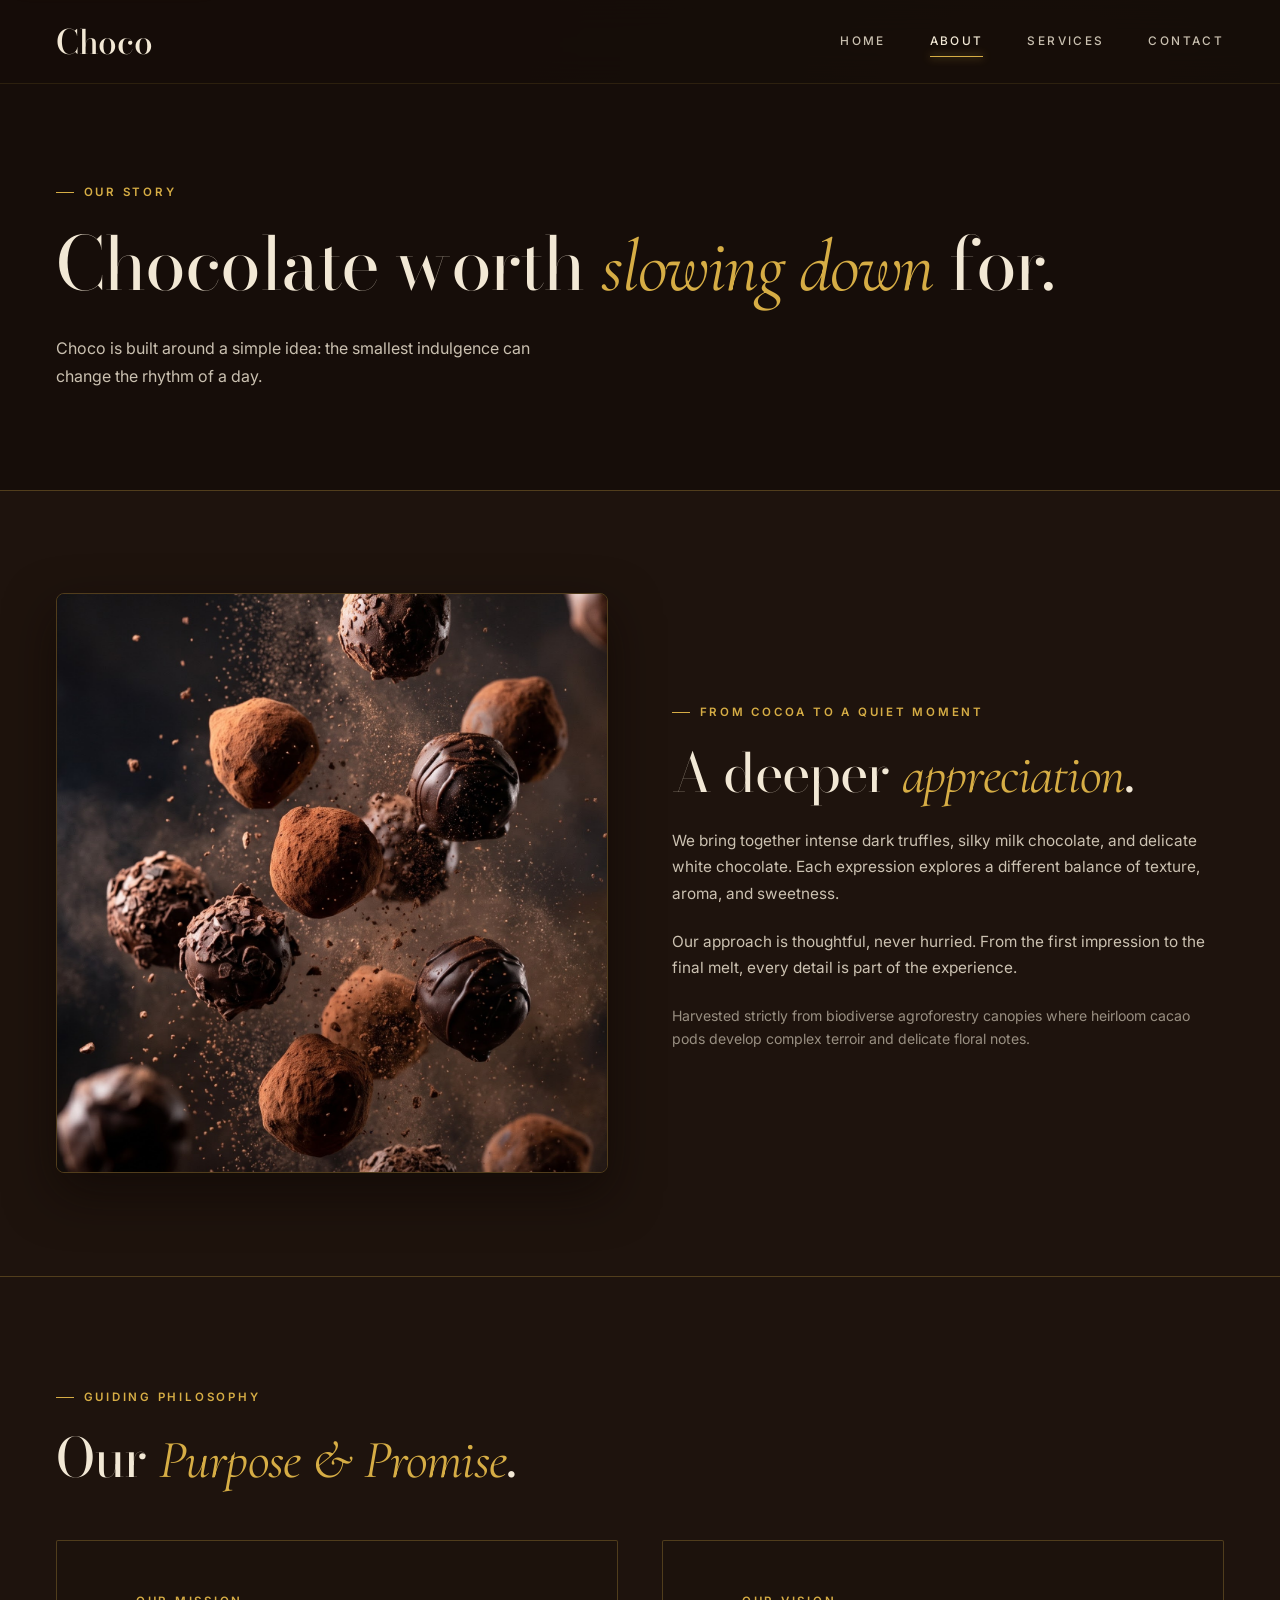
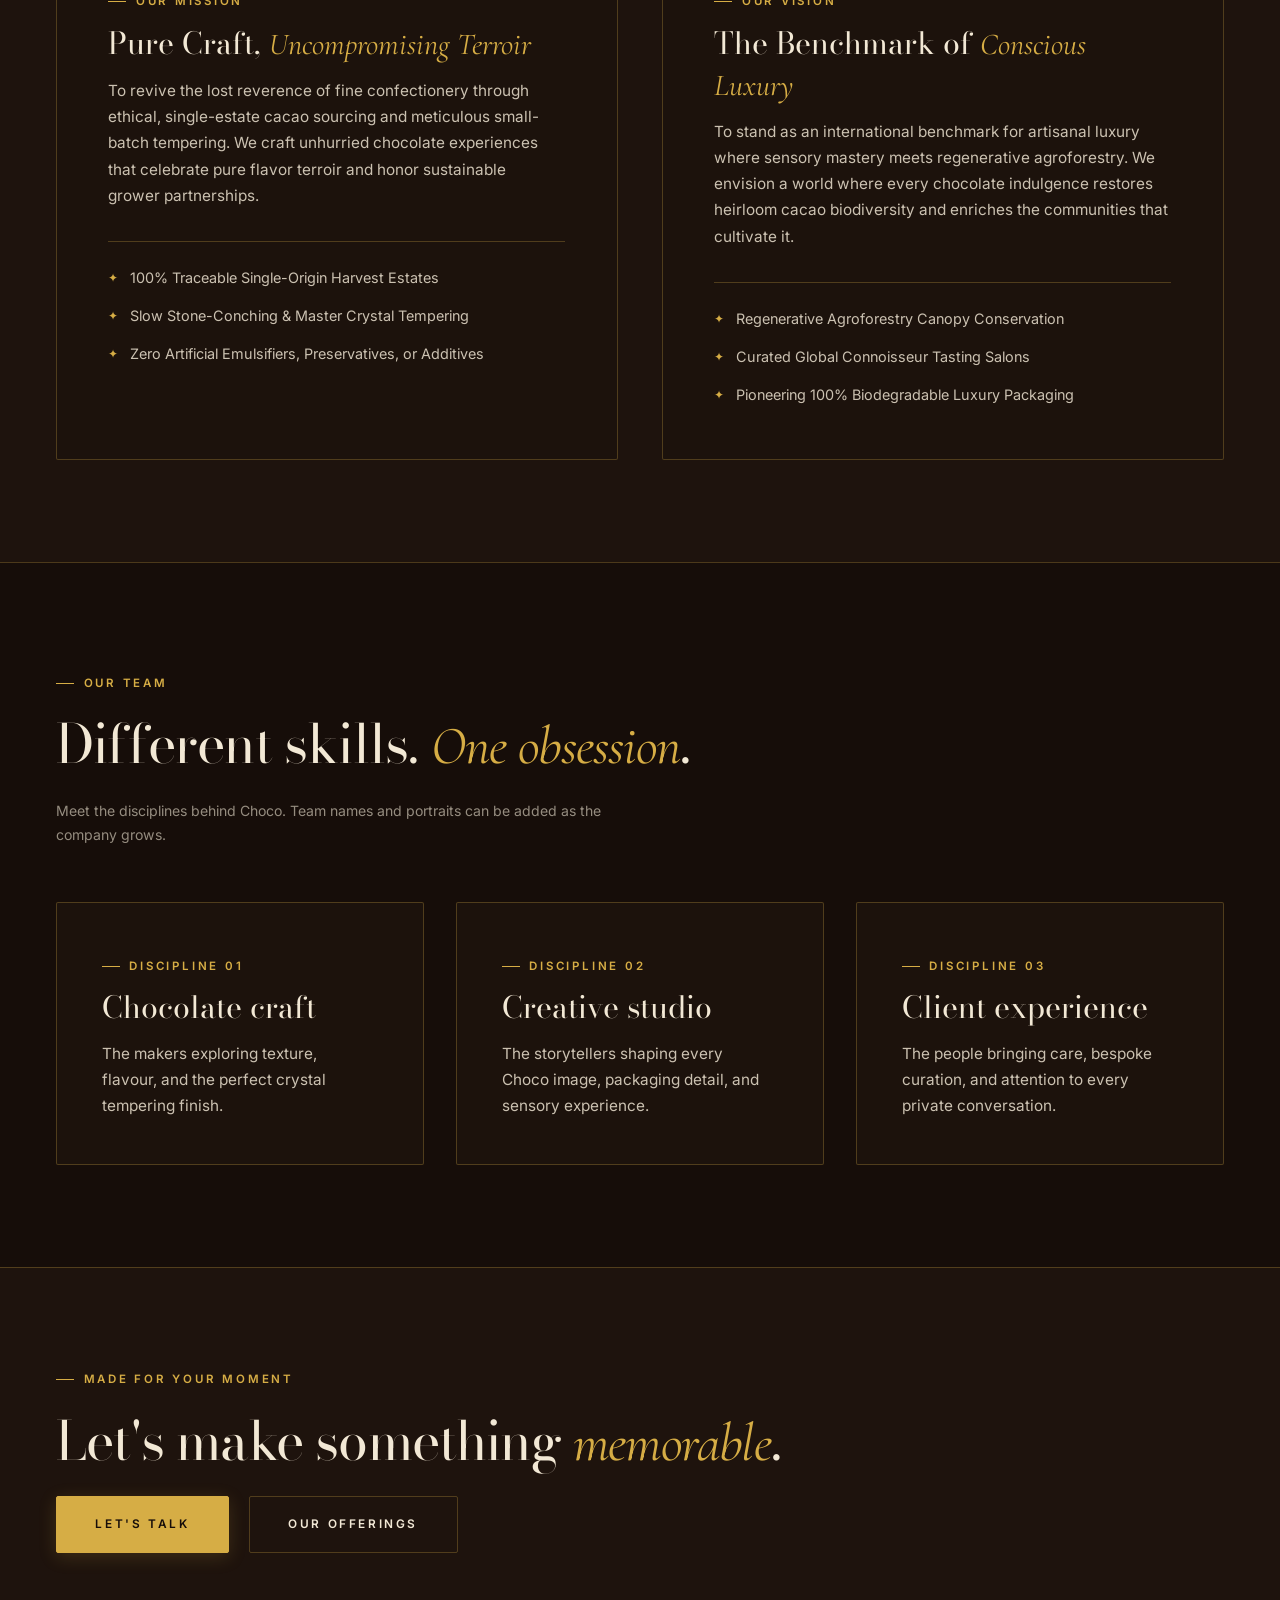
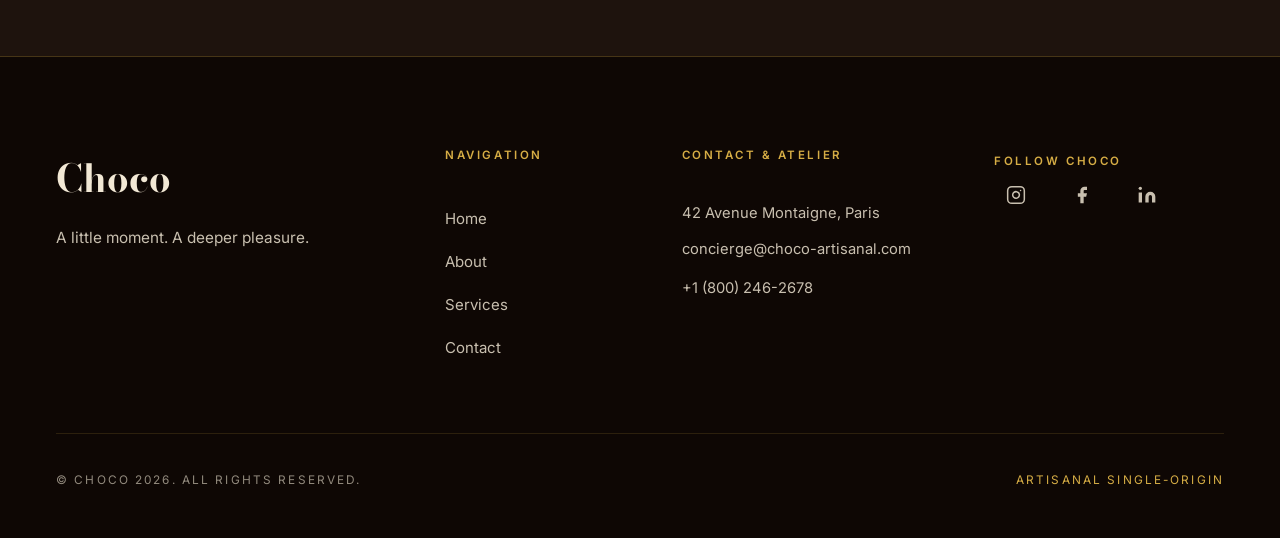
==== about.html @ be409647 "feat: complete luxury redesign, all 4 pages, and WeIntern Week 2 deliverables" ====
<!DOCTYPE html>
<html lang="en">
<head>
  <meta charset="UTF-8">
  <meta name="viewport" content="width=device-width, initial-scale=1.0">
  <meta name="description" content="About Choco — Our story, radical chocolate philosophy, and the dedicated atelier disciplines crafting pure pleasure.">
  <meta name="keywords" content="Choco story, artisanal chocolate craft, single-origin cacao, chocolate philosophy">
  <meta name="author" content="Choco">

  <title>About Us — Choco</title>

  <!-- Google Fonts: Bodoni Moda (Headings), Cormorant Garamond (Italic Luxury), Inter (Body) -->
  <link rel="preconnect" href="https://fonts.googleapis.com">
  <link rel="preconnect" href="https://fonts.gstatic.com" crossorigin>
  <link href="https://fonts.googleapis.com/css2?family=Bodoni+Moda:ital,opsz,wght@0,6..96,400..900;1,6..96,400..900&family=Cormorant+Garamond:ital,wght@0,300..700;1,300..700&family=Inter:wght@300;400;500;600;700&display=swap" rel="stylesheet">

  <!-- Stylesheets -->
  <link rel="stylesheet" href="css/style.css">
  <link rel="stylesheet" href="css/animations.css">

  <link rel="icon" type="image/svg+xml" href="assets/icons/folder.svg">
</head>
<body>
  <!-- Accessibility Skip-Link -->
  <a href="#main-content" class="skip-to-content">Skip to content</a>

  <!-- Global Header Navigation -->
  <header class="site-header" role="banner">
    <div class="container nav-container">
      <a href="index.html" class="nav-brand" aria-label="Choco Home">Choco</a>

      <!-- Desktop Navigation Links -->
      <nav class="nav-links-desktop" role="navigation" aria-label="Main Navigation">
        <a href="index.html" class="nav-item-link">Home</a>
        <a href="about.html" class="nav-item-link active" aria-current="page">About</a>
        <a href="services.html" class="nav-item-link">Services</a>
        <a href="contact.html" class="nav-item-link">Contact</a>
      </nav>

      <!-- Mobile Hamburger Button -->
      <button type="button" class="hamburger-toggle" aria-label="Toggle navigation menu" aria-expanded="false" aria-controls="mobile-nav">
        <span class="hamburger-line"></span>
        <span class="hamburger-line"></span>
        <span class="hamburger-line"></span>
      </button>
    </div>

    <!-- Mobile Navigation Drawer -->
    <div id="mobile-nav" class="mobile-nav-drawer" role="dialog" aria-modal="true" aria-label="Mobile Navigation">
      <nav class="mobile-nav-list">
        <a href="index.html" class="mobile-nav-link">Home</a>
        <a href="about.html" class="mobile-nav-link active">About</a>
        <a href="services.html" class="mobile-nav-link">Services</a>
        <a href="contact.html" class="mobile-nav-link">Contact</a>
      </nav>

      <div class="mobile-nav-footer">
        <div class="social-links">
          <a href="https://instagram.com" target="_blank" rel="noopener noreferrer" class="social-link-icon" aria-label="Instagram">
            <svg width="22" height="22" viewBox="0 0 24 24" fill="none" stroke="currentColor" stroke-width="1.8" stroke-linecap="round" stroke-linejoin="round">
              <rect x="2" y="2" width="20" height="20" rx="5" ry="5"></rect>
              <path d="M16 11.37A4 4 0 1 1 12.63 8 4 4 0 0 1 16 11.37z"></path>
              <line x1="17.5" y1="6.5" x2="17.51" y2="6.5"></line>
            </svg>
          </a>
          <a href="https://facebook.com" target="_blank" rel="noopener noreferrer" class="social-link-icon" aria-label="Facebook">
            <svg width="22" height="22" viewBox="0 0 24 24" fill="currentColor">
              <path d="M18 2h-3a5 5 0 0 0-5 5v3H7v4h3v8h4v-8h3l1-4h-4V7a1 1 0 0 1 1-1h3z"></path>
            </svg>
          </a>
          <a href="https://linkedin.com" target="_blank" rel="noopener noreferrer" class="social-link-icon" aria-label="LinkedIn">
            <svg width="22" height="22" viewBox="0 0 24 24" fill="currentColor">
              <path d="M16 8a6 6 0 0 1 6 6v7h-4v-7a2 2 0 0 0-2-2 2 2 0 0 0-2 2v7h-4v-7a6 6 0 0 1 6-6z"></path>
              <rect x="2" y="9" width="4" height="12"></rect>
              <circle cx="4" cy="4" r="2"></circle>
            </svg>
          </a>
        </div>
      </div>
    </div>
  </header>

  <main id="main-content">

    <!-- HERO: OUR STORY -->
    <section class="about-hero" aria-label="Our Story Introduction">
      <div class="container reveal-on-scroll">
        <span class="eyebrow">Our Story</span>
        <h1 class="heading-xl">Chocolate worth <em>slowing down</em> for.</h1>
        <p class="body-lead">
          Choco is built around a simple idea: the smallest indulgence can change the rhythm of a day.
        </p>
      </div>
    </section>

    <!-- STORY SPLIT: FROM COCOA TO A QUIET MOMENT -->
    <section class="about-story-split" aria-label="Philosophy Story">
      <div class="container">
        <div class="story-split-grid">

          <div class="story-image-box reveal-on-scroll">
            <img src="assets/images/dark-truffles-poster.jpg" alt="Rich dark chocolate truffles with dusted cocoa powder" loading="lazy">
          </div>

          <div class="story-content-col reveal-on-scroll">
            <span class="eyebrow">From Cocoa to a Quiet Moment</span>
            <h2 class="heading-lg">A deeper <em>appreciation</em>.</h2>
            <div class="story-content-paragraphs">
              <p class="body-text">
                We bring together intense dark truffles, silky milk chocolate, and delicate white chocolate. Each expression explores a different balance of texture, aroma, and sweetness.
              </p>
              <p class="body-text">
                Our approach is thoughtful, never hurried. From the first impression to the final melt, every detail is part of the experience.
              </p>
              <p class="body-muted">
                Harvested strictly from biodiverse agroforestry canopies where heirloom cacao pods develop complex terroir and delicate floral notes.
              </p>
            </div>
          </div>

        </div>
      </div>
    </section>

    <!-- MISSION & VISION SECTION -->
    <section class="about-mission-vision" aria-label="Our Mission and Vision">
      <div class="container">
        <div class="reveal-on-scroll" style="margin-bottom: 3rem;">
          <span class="eyebrow">Guiding Philosophy</span>
          <h2 class="heading-lg">Our <em>Purpose & Promise</em>.</h2>
        </div>

        <div class="mission-vision-grid">
          <!-- Mission Card -->
          <article class="mission-vision-card shimmer-card reveal-on-scroll">
            <span class="eyebrow" style="margin-bottom: 0.75rem;">Our Mission</span>
            <h3 class="heading-md">Pure Craft, <em>Uncompromising Terroir</em></h3>
            <p class="body-text">
              To revive the lost reverence of fine confectionery through ethical, single-estate cacao sourcing and meticulous small-batch tempering. We craft unhurried chocolate experiences that celebrate pure flavor terroir and honor sustainable grower partnerships.
            </p>
            <ul class="mission-points">
              <li>100% Traceable Single-Origin Harvest Estates</li>
              <li>Slow Stone-Conching & Master Crystal Tempering</li>
              <li>Zero Artificial Emulsifiers, Preservatives, or Additives</li>
            </ul>
          </article>

          <!-- Vision Card -->
          <article class="mission-vision-card shimmer-card reveal-on-scroll" style="animation-delay: 0.15s;">
            <span class="eyebrow" style="margin-bottom: 0.75rem;">Our Vision</span>
            <h3 class="heading-md">The Benchmark of <em>Conscious Luxury</em></h3>
            <p class="body-text">
              To stand as an international benchmark for artisanal luxury where sensory mastery meets regenerative agroforestry. We envision a world where every chocolate indulgence restores heirloom cacao biodiversity and enriches the communities that cultivate it.
            </p>
            <ul class="mission-points">
              <li>Regenerative Agroforestry Canopy Conservation</li>
              <li>Curated Global Connoisseur Tasting Salons</li>
              <li>Pioneering 100% Biodegradable Luxury Packaging</li>
            </ul>
          </article>
        </div>
      </div>
    </section>

    <!-- TEAM DISCIPLINES SECTION -->
    <section class="about-team-section" aria-label="Atelier Disciplines">
      <div class="container">
        <div class="reveal-on-scroll">
          <span class="eyebrow">Our Team</span>
          <h2 class="heading-lg">Different skills. <em>One obsession</em>.</h2>
          <p class="body-muted" style="max-width: 600px;">
            Meet the disciplines behind Choco. Team names and portraits can be added as the company grows.
          </p>
        </div>

        <div class="team-grid">
          <!-- Discipline 1 -->
          <article class="team-discipline-card shimmer-card reveal-on-scroll">
            <span class="eyebrow" style="margin-bottom: 0.75rem;">Discipline 01</span>
            <h3 class="heading-md">Chocolate craft</h3>
            <p class="body-text">The makers exploring texture, flavour, and the perfect crystal tempering finish.</p>
          </article>

          <!-- Discipline 2 -->
          <article class="team-discipline-card shimmer-card reveal-on-scroll" style="animation-delay: 0.15s;">
            <span class="eyebrow" style="margin-bottom: 0.75rem;">Discipline 02</span>
            <h3 class="heading-md">Creative studio</h3>
            <p class="body-text">The storytellers shaping every Choco image, packaging detail, and sensory experience.</p>
          </article>

          <!-- Discipline 3 -->
          <article class="team-discipline-card shimmer-card reveal-on-scroll" style="animation-delay: 0.3s;">
            <span class="eyebrow" style="margin-bottom: 0.75rem;">Discipline 03</span>
            <h3 class="heading-md">Client experience</h3>
            <p class="body-text">The people bringing care, bespoke curation, and attention to every private conversation.</p>
          </article>
        </div>
      </div>
    </section>

    <!-- CALL TO ACTION BANNER -->
    <section class="section-cta" aria-label="Closing Call to Action">
      <div class="container">
        <div class="cta-container reveal-on-scroll">
          <span class="eyebrow">Made for Your Moment</span>
          <h2 class="heading-lg">Let's make something <em>memorable</em>.</h2>
          <div style="display: flex; gap: 1.25rem; flex-wrap: wrap;">
            <a href="contact.html" class="btn btn-primary">Let's Talk</a>
            <a href="services.html" class="btn btn-outline">Our Offerings</a>
          </div>
        </div>
      </div>
    </section>

  </main>

  <!-- GRAND LUXURY FOOTER -->
  <footer class="site-footer" role="contentinfo">
    <div class="container">
      <div class="footer-top-grid">
        <div class="footer-brand-col">
          <h2 class="footer-brand">Choco</h2>
          <p class="footer-tagline">A little moment. A deeper pleasure.</p>
        </div>

        <nav class="footer-nav-col" aria-label="Footer Navigation">
          <span class="footer-nav-title">Navigation</span>
          <a href="index.html" class="footer-nav-link">Home</a>
          <a href="about.html" class="footer-nav-link">About</a>
          <a href="services.html" class="footer-nav-link">Services</a>
          <a href="contact.html" class="footer-nav-link">Contact</a>
        </nav>

        <div class="footer-contact-col">
          <span class="footer-nav-title">Contact & Atelier</span>
          <p class="footer-contact-item">42 Avenue Montaigne, Paris</p>
          <a href="mailto:concierge@choco-artisanal.com" class="footer-contact-link">concierge@choco-artisanal.com</a>
          <a href="tel:+18002462678" class="footer-contact-link">+1 (800) 246-2678</a>
        </div>

        <div class="footer-social-col">
          <span class="footer-social-title">Follow Choco</span>
          <div class="social-links">
            <a href="https://instagram.com" target="_blank" rel="noopener noreferrer" class="social-link-icon" aria-label="Instagram">
              <svg width="20" height="20" viewBox="0 0 24 24" fill="none" stroke="currentColor" stroke-width="1.8" stroke-linecap="round" stroke-linejoin="round">
                <rect x="2" y="2" width="20" height="20" rx="5" ry="5"></rect>
                <path d="M16 11.37A4 4 0 1 1 12.63 8 4 4 0 0 1 16 11.37z"></path>
                <line x1="17.5" y1="6.5" x2="17.51" y2="6.5"></line>
              </svg>
            </a>
            <a href="https://facebook.com" target="_blank" rel="noopener noreferrer" class="social-link-icon" aria-label="Facebook">
              <svg width="20" height="20" viewBox="0 0 24 24" fill="currentColor">
                <path d="M18 2h-3a5 5 0 0 0-5 5v3H7v4h3v8h4v-8h3l1-4h-4V7a1 1 0 0 1 1-1h3z"></path>
              </svg>
            </a>
            <a href="https://linkedin.com" target="_blank" rel="noopener noreferrer" class="social-link-icon" aria-label="LinkedIn">
              <svg width="20" height="20" viewBox="0 0 24 24" fill="currentColor">
                <path d="M16 8a6 6 0 0 1 6 6v7h-4v-7a2 2 0 0 0-2-2 2 2 0 0 0-2 2v7h-4v-7a6 6 0 0 1 6-6z"></path>
                <rect x="2" y="9" width="4" height="12"></rect>
                <circle cx="4" cy="4" r="2"></circle>
              </svg>
            </a>
          </div>
        </div>
      </div>

      <div class="footer-bottom">
        <p>© CHOCO 2026. ALL RIGHTS RESERVED.</p>
        <p style="color: var(--color-gold);">ARTISANAL SINGLE-ORIGIN</p>
      </div>
    </div>
  </footer>

  <!-- Scripts -->
  <script src="js/main.js"></script>
</body>
</html>
---- css/style.css ----
/* ==========================================================================
   CHOCO. — EXCLUSIVE ARTISANAL LUXURY CHOCOLATE
   Official Three-Color Design System
   Palette:
     1. Deep Espresso  – #160D09
     2. Champagne Gold – #D6AD45
     3. Warm Ivory     – #F2E8D5
   ========================================================================== */

/* --- 1. CSS Custom Properties / Design Tokens --- */
:root {
  /* Three-Color System */
  --color-espresso: #160D09;
  --color-espresso-surface: #1E130D;
  --color-espresso-deep: #0E0704;
  --color-espresso-card: #1C120C;
  --color-espresso-card-hover: #261810;
  --color-espresso-input: #120A06;

  --color-gold: #D6AD45;
  --color-gold-light: #E8C35C;
  --color-gold-dark: #A68329;
  --color-gold-border: rgba(214, 173, 69, 0.28);
  --color-gold-border-strong: rgba(214, 173, 69, 0.65);
  --color-gold-subtle: rgba(214, 173, 69, 0.10);
  --color-gold-glow: rgba(214, 173, 69, 0.24);

  --color-ivory: #F2E8D5;
  --color-ivory-secondary: rgba(242, 232, 213, 0.82);
  --color-ivory-muted: rgba(242, 232, 213, 0.58);
  --color-ivory-subtle: rgba(242, 232, 213, 0.32);

  /* Typography */
  --font-serif: 'Bodoni Moda', 'Cormorant Garamond', Didot, 'Bodoni MT', Georgia, serif;
  --font-italic: 'Cormorant Garamond', 'Bodoni Moda', Georgia, serif;
  --font-sans: 'Inter', -apple-system, BlinkMacSystemFont, 'Segoe UI', Roboto, Helvetica, Arial, sans-serif;

  /* Spacing & Layout */
  --container-max: 1360px;
  --section-pad-y: clamp(5rem, 8vw, 8rem);
  --container-pad-x: clamp(1.5rem, 5vw, 3.5rem);
  --header-height: 84px;

  /* Radii */
  --radius-sm: 2px;
  --radius-md: 8px;
  --radius-lg: 18px;
  --radius-hero: 101px; /* Reference Framer border radius */

  /* Transitions */
  --ease-luxury: cubic-bezier(0.16, 1, 0.3, 1);
  --trans-fast: 0.25s var(--ease-luxury);
  --trans-normal: 0.45s var(--ease-luxury);
  --trans-slow: 0.85s var(--ease-luxury);
}

/* --- 2. CSS Reset & Standard Elements --- */
*, *::before, *::after {
  box-sizing: border-box;
  margin: 0;
  padding: 0;
}

html {
  font-size: 16px;
  scroll-behavior: smooth;
  -webkit-font-smoothing: antialiased;
  -moz-osx-font-smoothing: grayscale;
  background-color: var(--color-espresso);
}

body {
  min-height: 100vh;
  background-color: var(--color-espresso);
  color: var(--color-ivory);
  font-family: var(--font-sans);
  font-weight: 400;
  line-height: 1.7;
  overflow-x: hidden;
  position: relative;
}

/* Subtle ambient gold atmospheric vignette */
body::before {
  content: '';
  position: fixed;
  inset: 0;
  pointer-events: none;
  z-index: 1;
  background: radial-gradient(circle at 80% 12%, rgba(214, 173, 69, 0.04) 0%, transparent 45%),
              radial-gradient(circle at 15% 75%, rgba(214, 173, 69, 0.03) 0%, transparent 50%),
              linear-gradient(180deg, rgba(22, 13, 9, 0.3) 0%, rgba(22, 13, 9, 0.8) 100%);
}

img, video {
  max-width: 100%;
  display: block;
}

/* Accessibility: Skip to Content */
.skip-to-content {
  position: fixed;
  top: 1rem;
  left: 1rem;
  z-index: 9999;
  background-color: var(--color-gold);
  color: var(--color-espresso);
  padding: 0.75rem 1.5rem;
  font-family: var(--font-sans);
  font-size: 0.8rem;
  font-weight: 700;
  letter-spacing: 0.15em;
  text-transform: uppercase;
  border-radius: var(--radius-sm);
  transform: translateY(-200%);
  transition: transform var(--trans-fast);
  box-shadow: 0 8px 24px var(--color-gold-glow);
}

.skip-to-content:focus {
  transform: translateY(0);
  outline: 2px solid var(--color-ivory);
}

/* WCAG 2.2 Accessible Focus Visible */
:focus-visible {
  outline: 2px solid var(--color-gold);
  outline-offset: 3px;
}

a {
  color: inherit;
  text-decoration: none;
  transition: color var(--trans-fast), opacity var(--trans-fast);
  touch-action: manipulation;
}

button {
  font-family: inherit;
  cursor: pointer;
  border: none;
  background: none;
  touch-action: manipulation;
}

em {
  font-family: var(--font-italic);
  font-style: italic;
  font-weight: 400;
  color: var(--color-gold);
}

/* Container */
.container {
  width: 100%;
  max-width: var(--container-max);
  margin-left: auto;
  margin-right: auto;
  padding-left: var(--container-pad-x);
  padding-right: var(--container-pad-x);
  position: relative;
  z-index: 2;
}

/* --- 3. Typography Hierarchy --- */
.eyebrow {
  display: inline-flex;
  align-items: center;
  gap: 0.6rem;
  font-family: var(--font-sans);
  font-size: 0.72rem;
  font-weight: 600;
  letter-spacing: 0.24em;
  text-transform: uppercase;
  color: var(--color-gold);
  margin-bottom: 1.25rem;
}

.eyebrow::before {
  content: '';
  display: inline-block;
  width: 18px;
  height: 1px;
  background-color: var(--color-gold);
}

.heading-xl {
  font-family: var(--font-serif);
  font-size: clamp(2.6rem, 5.8vw, 4.6rem);
  font-weight: 400;
  line-height: 1.12;
  letter-spacing: -0.02em;
  color: var(--color-ivory);
  margin-bottom: 1.6rem;
  text-wrap: balance;
}

.heading-lg {
  font-family: var(--font-serif);
  font-size: clamp(2.1rem, 4.2vw, 3.4rem);
  font-weight: 400;
  line-height: 1.18;
  letter-spacing: -0.015em;
  color: var(--color-ivory);
  margin-bottom: 1.35rem;
  text-wrap: balance;
}

.heading-md {
  font-family: var(--font-serif);
  font-size: clamp(1.4rem, 2.4vw, 1.9rem);
  font-weight: 400;
  line-height: 1.28;
  color: var(--color-ivory);
  margin-bottom: 0.85rem;
}

.body-lead {
  font-size: clamp(1rem, 1.25vw, 1.15rem);
  color: var(--color-ivory-secondary);
  line-height: 1.75;
  max-width: 520px;
  margin-bottom: 2.25rem;
  text-wrap: pretty;
}

.body-text {
  font-size: 0.96rem;
  color: var(--color-ivory-secondary);
  line-height: 1.7;
  text-wrap: pretty;
}

.body-muted {
  font-size: 0.88rem;
  color: var(--color-ivory-muted);
  line-height: 1.65;
}

/* Thin Decorative Gold Lines */
.gold-divider {
  width: 100%;
  height: 1px;
  background: linear-gradient(90deg, transparent 0%, var(--color-gold-border) 25%, var(--color-gold-border) 75%, transparent 100%);
  margin: 2rem 0;
}

/* --- 4. Luxury Buttons --- */
.btn {
  display: inline-flex;
  align-items: center;
  justify-content: center;
  gap: 0.75rem;
  font-family: var(--font-sans);
  font-size: 0.74rem;
  font-weight: 600;
  letter-spacing: 0.22em;
  text-transform: uppercase;
  padding: 1.1rem 2.4rem;
  border-radius: var(--radius-sm);
  transition: all var(--trans-normal);
  text-align: center;
  position: relative;
  overflow: hidden;
  cursor: pointer;
  touch-action: manipulation;
  user-select: none;
}

.btn:active {
  transform: scale(0.97);
}

.btn-primary {
  background-color: var(--color-gold);
  color: var(--color-espresso);
  border: 1px solid var(--color-gold);
  box-shadow: 0 4px 18px rgba(214, 173, 69, 0.18);
}

.btn-primary:hover {
  background-color: var(--color-gold-light);
  border-color: var(--color-gold-light);
  transform: translateY(-2px);
  box-shadow: 0 8px 28px var(--color-gold-glow);
}

.btn-outline {
  background-color: transparent;
  color: var(--color-ivory);
  border: 1px solid var(--color-gold-border);
}

.btn-outline:hover {
  background-color: var(--color-gold);
  border-color: var(--color-gold);
  color: var(--color-espresso);
  transform: translateY(-2px);
  box-shadow: 0 8px 26px var(--color-gold-glow);
}

.btn-sm {
  padding: 0.75rem 1.6rem;
  font-size: 0.7rem;
}

/* --- 5. Navigation & Header --- */
.site-header {
  position: fixed;
  top: 0;
  left: 0;
  right: 0;
  z-index: 100;
  height: var(--header-height);
  display: flex;
  align-items: center;
  background-color: rgba(22, 13, 9, 0.85);
  backdrop-filter: blur(16px);
  -webkit-backdrop-filter: blur(16px);
  border-bottom: 1px solid rgba(214, 173, 69, 0.12);
  transition: background-color var(--trans-normal), border-color var(--trans-normal), box-shadow var(--trans-normal);
}

.site-header.nav-scrolled {
  background-color: rgba(22, 13, 9, 0.96);
  border-bottom-color: var(--color-gold-border);
  box-shadow: 0 10px 30px rgba(14, 7, 4, 0.7);
}

.nav-container {
  display: flex;
  align-items: center;
  justify-content: space-between;
}

.nav-brand {
  display: inline-block;
  font-family: var(--font-serif);
  font-size: 2.1rem;
  font-weight: 500;
  letter-spacing: -0.01em;
  color: var(--color-ivory);
  text-decoration: none;
  transition: color var(--trans-fast);
}

.nav-brand:hover {
  color: var(--color-gold);
}

.nav-links-desktop {
  display: flex;
  align-items: center;
  gap: 2.75rem;
}

.nav-item-link {
  font-family: var(--font-sans);
  font-size: 0.74rem;
  font-weight: 500;
  letter-spacing: 0.2em;
  text-transform: uppercase;
  color: var(--color-ivory-secondary);
  position: relative;
  padding: 0.5rem 0;
  min-height: 44px;
  display: inline-flex;
  align-items: center;
  transition: color var(--trans-fast);
}

.nav-item-link:hover {
  color: var(--color-gold);
}

.nav-item-link.active {
  color: var(--color-ivory);
}

.nav-item-link.active::after {
  content: '';
  position: absolute;
  bottom: 6px;
  left: 0;
  right: 0;
  height: 1px;
  background: var(--color-gold);
  box-shadow: 0 0 8px var(--color-gold);
}

/* Hamburger toggle */
.hamburger-toggle {
  display: none;
  flex-direction: column;
  justify-content: center;
  gap: 6px;
  width: 44px;
  height: 44px;
  padding: 9px;
  background: transparent;
  border: 1px solid var(--color-gold-border);
  border-radius: var(--radius-sm);
  cursor: pointer;
  z-index: 110;
  touch-action: manipulation;
  transition: border-color var(--trans-fast);
}

.hamburger-toggle:hover {
  border-color: var(--color-gold);
}

.hamburger-line {
  display: block;
  width: 22px;
  height: 2px;
  background-color: var(--color-gold);
  border-radius: 1px;
  transition: transform 0.3s ease, opacity 0.3s ease;
}

.hamburger-toggle[aria-expanded="true"] .hamburger-line:nth-child(1) {
  transform: translateY(8px) rotate(45deg);
}

.hamburger-toggle[aria-expanded="true"] .hamburger-line:nth-child(2) {
  opacity: 0;
}

.hamburger-toggle[aria-expanded="true"] .hamburger-line:nth-child(3) {
  transform: translateY(-8px) rotate(-45deg);
}

/* Mobile Nav Drawer */
.mobile-nav-drawer {
  position: fixed;
  inset: 0;
  top: var(--header-height);
  background-color: rgba(22, 13, 9, 0.98);
  backdrop-filter: blur(24px);
  -webkit-backdrop-filter: blur(24px);
  z-index: 99;
  display: flex;
  flex-direction: column;
  justify-content: space-between;
  padding: 3rem var(--container-pad-x);
  opacity: 0;
  pointer-events: none;
  transform: translateY(-10px);
  transition: opacity 0.35s ease, transform 0.35s ease;
}

.mobile-nav-drawer.is-open {
  opacity: 1;
  pointer-events: auto;
  transform: translateY(0);
}

.mobile-nav-list {
  display: flex;
  flex-direction: column;
  gap: 2rem;
}

.mobile-nav-link {
  font-family: var(--font-serif);
  font-size: 2.2rem;
  color: var(--color-ivory-secondary);
  transition: color var(--trans-fast);
}

.mobile-nav-link:hover,
.mobile-nav-link.active {
  color: var(--color-gold);
}

.mobile-nav-footer {
  border-top: 1px solid var(--color-gold-border);
  padding-top: 2rem;
  display: flex;
  justify-content: space-between;
  align-items: center;
}

.social-links {
  display: flex;
  align-items: center;
  gap: 1.35rem;
}

.social-link-icon {
  color: var(--color-ivory-secondary);
  transition: color var(--trans-fast), transform var(--trans-fast);
  display: flex;
  align-items: center;
  justify-content: center;
  min-width: 44px;
  min-height: 44px;
  border-radius: var(--radius-sm);
  touch-action: manipulation;
}

.social-link-icon:hover {
  color: var(--color-gold);
  transform: translateY(-2px);
}

/* Content offset with safe-area fallback */
main {
  padding-top: var(--header-height);
  padding-top: max(var(--header-height), env(safe-area-inset-top));
  position: relative;
  z-index: 2;
}

/* --- 6. Section 1: Premium Hero & Floating Chocolate Animation --- */
.hero-experience {
  background-color: var(--color-espresso);
  padding-top: clamp(2.5rem, 5vw, 4.5rem);
  padding-bottom: clamp(4rem, 6vw, 6rem);
  position: relative;
  overflow: hidden;
}

.hero-grid {
  display: grid;
  grid-template-columns: 1fr 1fr;
  align-items: center;
  gap: clamp(2rem, 5vw, 4.5rem);
}

.hero-content {
  max-width: 560px;
}

/* Transparent Hero 3D Stage (No opaque card background, no solid box) */
.hero-interactive-stage {
  position: relative;
  width: 100%;
  height: 620px;
  background: transparent;
  border-radius: var(--radius-hero);
  overflow: hidden;
  display: flex;
  align-items: center;
  justify-content: center;
  perspective: 1200px;
}

/* Video Background Layer */
.hero-video-layer {
  position: absolute;
  inset: 0;
  width: 100%;
  height: 100%;
  object-fit: cover;
  border-radius: var(--radius-hero);
  filter: contrast(1.05) brightness(0.96);
  z-index: 1;
}

/* Ambient Canvas Overlay: Cocoa & Gold Dust Particle Simulation */
.hero-particle-canvas {
  position: absolute;
  inset: 0;
  width: 100%;
  height: 100%;
  pointer-events: none;
  z-index: 2;
}

.hero-meta-strip {
  display: flex;
  justify-content: space-between;
  align-items: center;
  margin-top: 3.5rem;
  padding-top: 1.5rem;
  border-top: 1px solid var(--color-gold-border);
  font-family: var(--font-sans);
  font-size: 0.72rem;
  letter-spacing: 0.22em;
  text-transform: uppercase;
  color: var(--color-ivory-muted);
}

.hero-meta-strip span:first-child {
  color: var(--color-gold);
}

/* --- 7. Section 2: The Chocolate Collection --- */
.section-collection {
  background-color: var(--color-espresso-surface);
  padding: var(--section-pad-y) 0;
  border-top: 1px solid var(--color-gold-border);
  position: relative;
}

.collection-grid {
  display: grid;
  grid-template-columns: repeat(3, 1fr);
  gap: clamp(1.5rem, 3vw, 2.5rem);
  margin-top: 3rem;
}

.collection-card {
  background-color: var(--color-espresso-card);
  border: 1px solid var(--color-gold-border);
  border-radius: var(--radius-sm);
  padding: clamp(2rem, 3vw, 2.5rem);
  display: flex;
  flex-direction: column;
  transition: transform var(--trans-normal), border-color var(--trans-normal), box-shadow var(--trans-normal);
}

.collection-card:hover {
  transform: translateY(-6px);
  border-color: var(--color-gold);
  box-shadow: 0 15px 35px rgba(214, 173, 69, 0.15);
}

.collection-media {
  position: relative;
  width: 100%;
  aspect-ratio: 1 / 1;
  border-radius: var(--radius-sm);
  overflow: hidden;
  margin-bottom: 1.75rem;
}

.collection-media img,
.collection-media video {
  width: 100%;
  height: 100%;
  object-fit: cover;
  transition: transform var(--trans-slow);
}

.collection-card:hover .collection-media img,
.collection-card:hover .collection-media video {
  transform: scale(1.05);
}

.collection-origin {
  font-family: var(--font-sans);
  font-size: 0.68rem;
  font-weight: 600;
  letter-spacing: 0.2em;
  text-transform: uppercase;
  color: var(--color-gold);
  margin-bottom: 0.5rem;
}

/* --- 8. Section 3: The Chocolate Experience (Milk Chocolate) --- */
.experience-02 {
  background-color: var(--color-espresso);
  padding: var(--section-pad-y) 0;
  border-top: 1px solid var(--color-gold-border);
}

.experience-grid-reverse {
  display: grid;
  grid-template-columns: 1fr 1fr;
  align-items: center;
  gap: clamp(2rem, 5vw, 4.5rem);
}

.experience-media-box {
  width: 100%;
  height: 620px;
  border-radius: var(--radius-md);
  overflow: hidden;
  background-color: transparent;
  position: relative;
  box-shadow: 0 25px 60px rgba(14, 7, 4, 0.65);
}

.experience-media-box video,
.experience-media-box img,
.experience-video {
  width: 100%;
  height: 100%;
  object-fit: cover;
  display: block;
  border-radius: 0 !important;
}

.experience-accent-label {
  display: inline-block;
  font-family: var(--font-sans);
  font-size: 0.72rem;
  font-weight: 600;
  letter-spacing: 0.22em;
  text-transform: uppercase;
  color: var(--color-gold);
  margin-top: 2rem;
  padding-top: 1rem;
  border-top: 1px solid var(--color-gold-border);
}

/* --- 9. Section 4: The Choco Films --- */
.choco-films {
  background-color: var(--color-espresso-surface);
  padding: var(--section-pad-y) 0;
  border-top: 1px solid var(--color-gold-border);
}

.films-grid {
  display: grid;
  grid-template-columns: repeat(3, 1fr);
  gap: clamp(1.25rem, 2.5vw, 2.25rem);
  margin-top: 3.5rem;
}

.film-card {
  display: flex;
  flex-direction: column;
}

.film-media-wrapper {
  position: relative;
  width: 100%;
  height: 390px;
  background-color: var(--color-espresso-deep);
  border-radius: 0;
  border: 1px solid var(--color-gold-border);
  overflow: hidden;
  box-shadow: 0 16px 40px rgba(14, 7, 4, 0.55);
  transition: transform var(--trans-normal), border-color var(--trans-normal), box-shadow var(--trans-normal);
}

.film-media-wrapper:hover {
  transform: translateY(-6px);
  border-color: var(--color-gold);
  box-shadow: 0 22px 50px rgba(214, 173, 69, 0.2);
}

.film-media-wrapper video,
.film-media-wrapper img,
.film-video {
  width: 100%;
  height: 100%;
  object-fit: cover;
  display: block;
  border-radius: 0 !important;
}

.film-caption {
  font-family: var(--font-serif);
  font-size: 1.25rem;
  color: var(--color-ivory);
  margin-top: 1.25rem;
}

/* --- 10. Section 5: The Choco Approach --- */
.choco-approach {
  background-color: var(--color-espresso);
  padding: var(--section-pad-y) 0;
  border-top: 1px solid var(--color-gold-border);
}

.approach-grid {
  display: grid;
  grid-template-columns: repeat(3, 1fr);
  gap: clamp(2rem, 3.5vw, 3.5rem);
  margin-top: 3.5rem;
}

.approach-col {
  display: flex;
  flex-direction: column;
  padding: 1.5rem;
  border-left: 1px solid var(--color-gold-border);
  transition: border-color var(--trans-fast);
}

.approach-col:hover {
  border-left-color: var(--color-gold);
}

.approach-col .heading-md {
  margin-bottom: 1rem;
}

/* --- 11. Section 6: Contact / Closing CTA --- */
.section-cta {
  background-color: var(--color-espresso-surface);
  padding: clamp(5rem, 8vw, 8rem) 0;
  border-top: 1px solid var(--color-gold-border);
  position: relative;
}

.cta-container {
  display: flex;
  flex-direction: column;
  align-items: flex-start;
  max-width: 780px;
}

/* --- 12. Grand Luxury Footer --- */
.site-footer {
  background-color: var(--color-espresso-deep);
  border-top: 1px solid var(--color-gold-border);
  padding: clamp(4.5rem, 7vw, 6.5rem) 0 3rem;
  position: relative;
  z-index: 2;
}

.footer-top-grid {
  display: grid;
  grid-template-columns: 1.8fr 1fr 1.4fr 1.2fr;
  gap: clamp(2rem, 3.5vw, 3.5rem);
  margin-bottom: 4.5rem;
}

.footer-brand {
  font-family: var(--font-serif);
  font-size: 2.4rem;
  color: var(--color-ivory);
  margin-bottom: 0.85rem;
}

.footer-tagline {
  font-size: 0.96rem;
  color: var(--color-ivory-secondary);
}

.footer-nav-col {
  display: flex;
  flex-direction: column;
  gap: 1.1rem;
}

.footer-contact-col {
  display: flex;
  flex-direction: column;
  gap: 0.85rem;
}

.footer-contact-item {
  font-size: 0.92rem;
  color: var(--color-ivory-secondary);
  line-height: 1.5;
}

.footer-contact-link {
  font-size: 0.92rem;
  color: var(--color-ivory-secondary);
  transition: color var(--trans-fast);
}

.footer-contact-link:hover {
  color: var(--color-gold);
}

.footer-nav-title,
.footer-social-title {
  font-family: var(--font-sans);
  font-size: 0.72rem;
  font-weight: 600;
  letter-spacing: 0.22em;
  text-transform: uppercase;
  color: var(--color-gold);
  margin-bottom: 1.4rem;
}

.footer-nav-link {
  font-size: 0.94rem;
  color: var(--color-ivory-secondary);
  transition: color var(--trans-fast);
}

.footer-nav-link:hover {
  color: var(--color-gold);
}

.footer-bottom {
  display: flex;
  justify-content: space-between;
  align-items: center;
  padding-top: 2.25rem;
  border-top: 1px solid rgba(214, 173, 69, 0.15);
  font-size: 0.74rem;
  letter-spacing: 0.18em;
  text-transform: uppercase;
  color: var(--color-ivory-muted);
}

/* ==========================================================================
   PAGE-SPECIFIC STYLES: ABOUT, SERVICES, CONTACT
   ========================================================================== */

/* --- ABOUT PAGE STYLES --- */
.about-hero {
  background-color: var(--color-espresso);
  padding: clamp(4rem, 7vw, 6.5rem) 0 clamp(3rem, 5vw, 4.5rem);
}

.about-story-split {
  background-color: var(--color-espresso-surface);
  padding: var(--section-pad-y) 0;
  border-top: 1px solid var(--color-gold-border);
}

.story-split-grid {
  display: grid;
  grid-template-columns: 1fr 1fr;
  align-items: center;
  gap: clamp(2rem, 5vw, 4.5rem);
}

.story-image-box {
  width: 100%;
  height: 580px;
  border-radius: var(--radius-md);
  overflow: hidden;
  border: 1px solid var(--color-gold-border);
  box-shadow: 0 20px 50px rgba(14, 7, 4, 0.6);
}

.story-image-box img {
  width: 100%;
  height: 100%;
  object-fit: cover;
}

.story-content-paragraphs p {
  margin-bottom: 1.4rem;
}

/* About Page: Mission & Vision */
.about-mission-vision {
  background-color: var(--color-espresso-surface);
  padding: var(--section-pad-y) 0;
  border-top: 1px solid var(--color-gold-border);
}

.mission-vision-grid {
  display: grid;
  grid-template-columns: 1fr 1fr;
  gap: clamp(1.75rem, 3.5vw, 3rem);
}

.mission-vision-card {
  background-color: var(--color-espresso-card);
  border: 1px solid var(--color-gold-border);
  border-radius: var(--radius-sm);
  padding: clamp(2.5rem, 4vw, 3.5rem);
  display: flex;
  flex-direction: column;
  transition: transform var(--trans-normal), border-color var(--trans-normal), background-color var(--trans-normal), box-shadow var(--trans-normal);
}

.mission-vision-card:hover {
  transform: translateY(-5px);
  border-color: var(--color-gold);
  background-color: var(--color-espresso-card-hover);
  box-shadow: 0 16px 40px var(--color-gold-subtle);
}

.mission-points {
  list-style: none;
  margin-top: 2rem;
  padding-top: 1.5rem;
  border-top: 1px solid var(--color-gold-border);
  display: flex;
  flex-direction: column;
  gap: 0.85rem;
}

.mission-points li {
  font-family: var(--font-sans);
  font-size: 0.9rem;
  color: var(--color-ivory-secondary);
  display: flex;
  align-items: center;
  gap: 0.75rem;
}

.mission-points li::before {
  content: '✦';
  color: var(--color-gold);
  font-size: 0.75rem;
}

.about-team-section {
  background-color: var(--color-espresso);
  padding: var(--section-pad-y) 0;
  border-top: 1px solid var(--color-gold-border);
}

.team-grid {
  display: grid;
  grid-template-columns: repeat(3, 1fr);
  gap: clamp(1.5rem, 2.5vw, 2.25rem);
  margin-top: 3.5rem;
}

.team-discipline-card {
  background-color: var(--color-espresso-card);
  border: 1px solid var(--color-gold-border);
  border-radius: var(--radius-sm);
  padding: clamp(2.25rem, 3.5vw, 3rem);
  transition: transform var(--trans-normal), border-color var(--trans-normal), background-color var(--trans-normal), box-shadow var(--trans-normal);
}

.team-discipline-card:hover {
  transform: translateY(-5px);
  border-color: var(--color-gold);
  background-color: var(--color-espresso-card-hover);
  box-shadow: 0 15px 35px var(--color-gold-subtle);
}

/* --- SERVICES PAGE STYLES --- */
.services-hero {
  background-color: var(--color-espresso);
  padding: clamp(4rem, 7vw, 6.5rem) 0 clamp(3rem, 5vw, 4.5rem);
}

.services-showcase-section {
  background-color: var(--color-espresso-surface);
  padding: var(--section-pad-y) 0;
  border-top: 1px solid var(--color-gold-border);
}

.services-2x2-grid {
  display: grid;
  grid-template-columns: repeat(2, 1fr);
  gap: clamp(1.5rem, 3vw, 2.5rem);
}

.service-offering-card {
  background-color: var(--color-espresso-card);
  border: 1px solid var(--color-gold-border);
  border-radius: var(--radius-sm);
  padding: clamp(2.5rem, 4vw, 3.5rem);
  display: flex;
  flex-direction: column;
  justify-content: space-between;
  min-height: 400px;
  transition: transform var(--trans-normal), border-color var(--trans-normal), background-color var(--trans-normal), box-shadow var(--trans-normal);
}

.service-offering-card:hover {
  transform: translateY(-5px);
  border-color: var(--color-gold);
  background-color: var(--color-espresso-card-hover);
  box-shadow: 0 15px 35px var(--color-gold-subtle);
}

.service-card-top {
  display: flex;
  flex-direction: column;
}

.service-icon-box {
  color: var(--color-gold);
  margin-bottom: 2rem;
  display: inline-flex;
}

.service-tags {
  font-family: var(--font-sans);
  font-size: 0.7rem;
  font-weight: 600;
  letter-spacing: 0.2em;
  text-transform: uppercase;
  color: var(--color-gold);
  margin-top: 1.5rem;
  margin-bottom: 2rem;
}

.service-card-bottom {
  margin-top: auto;
}

.services-process-section {
  background-color: var(--color-espresso);
  padding: var(--section-pad-y) 0;
  border-top: 1px solid var(--color-gold-border);
}

.process-steps-grid {
  display: grid;
  grid-template-columns: repeat(3, 1fr);
  gap: clamp(2rem, 3.5vw, 3.5rem);
  margin-top: 3.5rem;
}

.step-num {
  font-family: var(--font-serif);
  font-size: 1.4rem;
  font-style: italic;
  color: var(--color-gold);
  margin-bottom: 1rem;
}

/* --- CONTACT PAGE STYLES --- */
.contact-hero {
  background-color: var(--color-espresso);
  padding: clamp(4rem, 7vw, 6.5rem) 0 clamp(3rem, 5vw, 4.5rem);
}

.contact-interactive-section {
  background-color: var(--color-espresso-surface);
  padding: var(--section-pad-y) 0;
  border-top: 1px solid var(--color-gold-border);
}

.contact-split-grid {
  display: grid;
  grid-template-columns: 1fr 1.25fr;
  align-items: flex-start;
  gap: clamp(2.5rem, 6vw, 5rem);
}

.contact-intro-col {
  max-width: 480px;
}

.contact-intro-col p {
  margin-bottom: 1.5rem;
}

.contact-form-card {
  background-color: var(--color-espresso-card);
  border: 1px solid var(--color-gold-border);
  border-radius: var(--radius-sm);
  padding: clamp(2.25rem, 4.5vw, 3.5rem);
  box-shadow: 0 20px 50px rgba(14, 7, 4, 0.6);
}

.form-group {
  margin-bottom: 1.85rem;
  display: flex;
  flex-direction: column;
}

.form-label {
  font-family: var(--font-sans);
  font-size: 0.72rem;
  font-weight: 600;
  letter-spacing: 0.2em;
  text-transform: uppercase;
  color: var(--color-gold);
  margin-bottom: 0.75rem;
}

.form-input,
.form-textarea {
  width: 100%;
  background-color: var(--color-espresso-input);
  border: 1px solid var(--color-gold-border);
  border-radius: var(--radius-sm);
  color: var(--color-ivory);
  font-family: var(--font-sans);
  font-size: 0.96rem;
  padding: 1.05rem 1.3rem;
  transition: border-color var(--trans-fast), background-color var(--trans-fast), box-shadow var(--trans-fast);
}

.form-input:focus,
.form-textarea:focus {
  outline: none;
  border-color: var(--color-gold);
  background-color: #1a0f08;
  box-shadow: 0 0 15px var(--color-gold-subtle);
}

.form-input::placeholder,
.form-textarea::placeholder {
  color: var(--color-ivory-subtle);
}

.form-textarea {
  resize: vertical;
  min-height: 150px;
}

.form-disclaimer {
  font-size: 0.8rem;
  color: var(--color-ivory-muted);
  margin-top: 1rem;
  margin-bottom: 1.75rem;
}

.field-error-msg {
  display: none;
  color: #ff6b6b;
  font-size: 0.78rem;
  margin-top: 0.5rem;
}

.form-group.has-error .form-input,
.form-group.has-error .form-textarea {
  border-color: #ff6b6b;
  background-color: rgba(255, 107, 107, 0.05);
}

.form-group.has-error .field-error-msg {
  display: block;
}

.form-group.is-valid .form-input,
.form-group.is-valid .form-textarea {
  border-color: var(--color-gold);
}

.contact-receipt-box {
  display: none;
  background-color: var(--color-espresso-deep);
  border: 1px solid var(--color-gold);
  border-radius: var(--radius-sm);
  padding: 2.75rem;
  margin-top: 1.5rem;
  box-shadow: 0 20px 50px rgba(14, 7, 4, 0.7);
  animation: fadeIn 0.4s ease;
}

.receipt-header {
  display: flex;
  align-items: center;
  gap: 0.85rem;
  color: var(--color-gold);
  margin-bottom: 1.25rem;
}

.receipt-ticket-id {
  font-family: monospace;
  font-size: 0.95rem;
  background-color: var(--color-gold-subtle);
  border: 1px solid var(--color-gold-border);
  padding: 0.35rem 0.8rem;
  border-radius: var(--radius-sm);
  color: var(--color-gold);
  display: inline-block;
  margin-bottom: 1.25rem;
}

/* --- 13. Scroll Reveal Animations --- */
.reveal-on-scroll {
  opacity: 0;
  transform: translateY(32px);
  transition: opacity 0.9s var(--ease-luxury), transform 0.9s var(--ease-luxury);
  will-change: opacity, transform;
}

.reveal-on-scroll.is-revealed {
  opacity: 1;
  transform: translateY(0);
}

/* ==========================================================================
   RESPONSIVE DESIGN BREAKPOINTS
   Fluid reorganization across Desktop, Tablet, and Mobile devices
   ========================================================================== */

/* Tablet (810px to 1199px) */
@media (min-width: 810px) and (max-width: 1199.98px) {
  .hero-grid,
  .experience-grid-reverse,
  .story-split-grid,
  .contact-split-grid {
    grid-template-columns: 1fr;
    gap: 3.5rem;
  }

  .hero-interactive-stage,
  .experience-media-box,
  .story-image-box {
    height: 500px;
    max-width: 680px;
    margin: 0 auto;
  }

  .collection-grid,
  .films-grid,
  .approach-grid,
  .team-grid,
  .process-steps-grid {
    grid-template-columns: repeat(2, 1fr);
  }

  .footer-top-grid {
    grid-template-columns: 1fr 1fr;
    gap: 3rem;
  }
}

/* Mobile (809px and below) */
@media (max-width: 809.98px) {
  :root {
    --header-height: 72px;
  }

  .nav-links-desktop {
    display: none;
  }

  .hamburger-toggle {
    display: flex;
  }

  .hero-grid,
  .experience-grid-reverse,
  .story-split-grid,
  .contact-split-grid {
    grid-template-columns: 1fr;
    gap: 2.75rem;
  }

  .hero-interactive-stage,
  .experience-media-box,
  .story-image-box {
    height: 380px;
    border-radius: 40px;
  }

  .hero-video-layer {
    border-radius: 40px;
  }

  .collection-grid,
  .films-grid,
  .approach-grid,
  .team-grid,
  .process-steps-grid,
  .services-2x2-grid,
  .mission-vision-grid {
    grid-template-columns: 1fr;
    gap: 2rem;
  }

  .film-media-wrapper {
    height: 320px;
  }

  .hero-meta-strip {
    flex-direction: column;
    align-items: flex-start;
    gap: 0.85rem;
  }

  .footer-top-grid {
    grid-template-columns: 1fr;
    gap: 2.5rem;
  }

  .footer-bottom {
    flex-direction: column;
    align-items: flex-start;
    gap: 1.25rem;
  }
}

/* Small Mobile (320px to 480px) */
@media (max-width: 480px) {
  :root {
    --container-pad-x: 1.25rem;
  }

  .heading-xl {
    font-size: 2.1rem;
    line-height: 1.16;
  }

  .heading-lg {
    font-size: 1.75rem;
    line-height: 1.2;
  }

  .hero-interactive-stage,
  .experience-media-box,
  .story-image-box {
    height: 300px;
  }

  .btn {
    width: 100%;
    padding: 1rem 1.4rem;
  }

  .hero-meta-strip {
    font-size: 0.68rem;
  }

  .footer-bottom {
    font-size: 0.68rem;
  }
}

@keyframes fadeIn {
  from { opacity: 0; transform: translateY(10px); }
  to { opacity: 1; transform: translateY(0); }
}
---- css/animations.css ----
/* ==========================================================================
   CHOCO. — 3D LUXURY ANIMATION SYSTEM
   Floating Chocolate Physics, Golden Dust & Particle Simulation
   ========================================================================== */

/* --- 1. Realistic 3D Floating Motion --- */
@keyframes float-ball-1 {
  0% {
    transform: translateY(0px) rotateX(0deg) rotateY(0deg) rotateZ(0deg);
  }
  33% {
    transform: translateY(-16px) rotateX(6deg) rotateY(8deg) rotateZ(2deg);
  }
  66% {
    transform: translateY(-8px) rotateX(-4deg) rotateY(16deg) rotateZ(-3deg);
  }
  100% {
    transform: translateY(0px) rotateX(0deg) rotateY(0deg) rotateZ(0deg);
  }
}

@keyframes float-ball-2 {
  0% {
    transform: translateY(0px) rotateX(4deg) rotateY(0deg) rotateZ(-2deg);
  }
  40% {
    transform: translateY(-22px) rotateX(-8deg) rotateY(14deg) rotateZ(4deg);
  }
  75% {
    transform: translateY(-10px) rotateX(2deg) rotateY(-8deg) rotateZ(-1deg);
  }
  100% {
    transform: translateY(0px) rotateX(4deg) rotateY(0deg) rotateZ(-2deg);
  }
}

@keyframes float-ball-3 {
  0% {
    transform: translateY(0px) rotateX(0deg) rotateY(0deg) scale(1);
  }
  50% {
    transform: translateY(-14px) rotateX(10deg) rotateY(-12deg) scale(1.02);
  }
  100% {
    transform: translateY(0px) rotateX(0deg) rotateY(0deg) scale(1);
  }
}

/* Subtle continuous rotation for 3D realism */
@keyframes continuous-spin-subtle {
  0% {
    transform: rotate3d(0.2, 1, 0.1, 0deg);
  }
  100% {
    transform: rotate3d(0.2, 1, 0.1, 360deg);
  }
}

/* Golden Dust Shimmer */
@keyframes gold-shimmer {
  0%, 100% {
    opacity: 0.3;
    filter: drop-shadow(0 0 2px var(--color-gold));
  }
  50% {
    opacity: 0.95;
    filter: drop-shadow(0 0 8px var(--color-gold-light));
  }
}

/* Cocoa Powder Drift */
@keyframes cocoa-drift {
  0% {
    transform: translate(0, 0) scale(1);
    opacity: 0.4;
  }
  50% {
    transform: translate(12px, -24px) scale(1.08);
    opacity: 0.75;
  }
  100% {
    transform: translate(-8px, -48px) scale(0.92);
    opacity: 0;
  }
}

/* Luxury Card Shimmer Effect on Hover */
.shimmer-card {
  position: relative;
  overflow: hidden;
}

.shimmer-card::before {
  content: '';
  position: absolute;
  top: 0;
  left: -100%;
  width: 60%;
  height: 100%;
  background: linear-gradient(
    90deg,
    transparent 0%,
    rgba(214, 173, 69, 0.08) 50%,
    transparent 100%
  );
  transform: skewX(-22deg);
  transition: left 0.8s ease;
  pointer-events: none;
}

.shimmer-card:hover::before {
  left: 140%;
}

/* Accessibility: Reduced Motion */
@media (prefers-reduced-motion: reduce) {
  *, *::before, *::after {
    animation-duration: 0.01ms !important;
    animation-iteration-count: 1 !important;
    transition-duration: 0.01ms !important;
    scroll-behavior: auto !important;
  }
  .reveal-on-scroll {
    opacity: 1 !important;
    transform: none !important;
  }
}
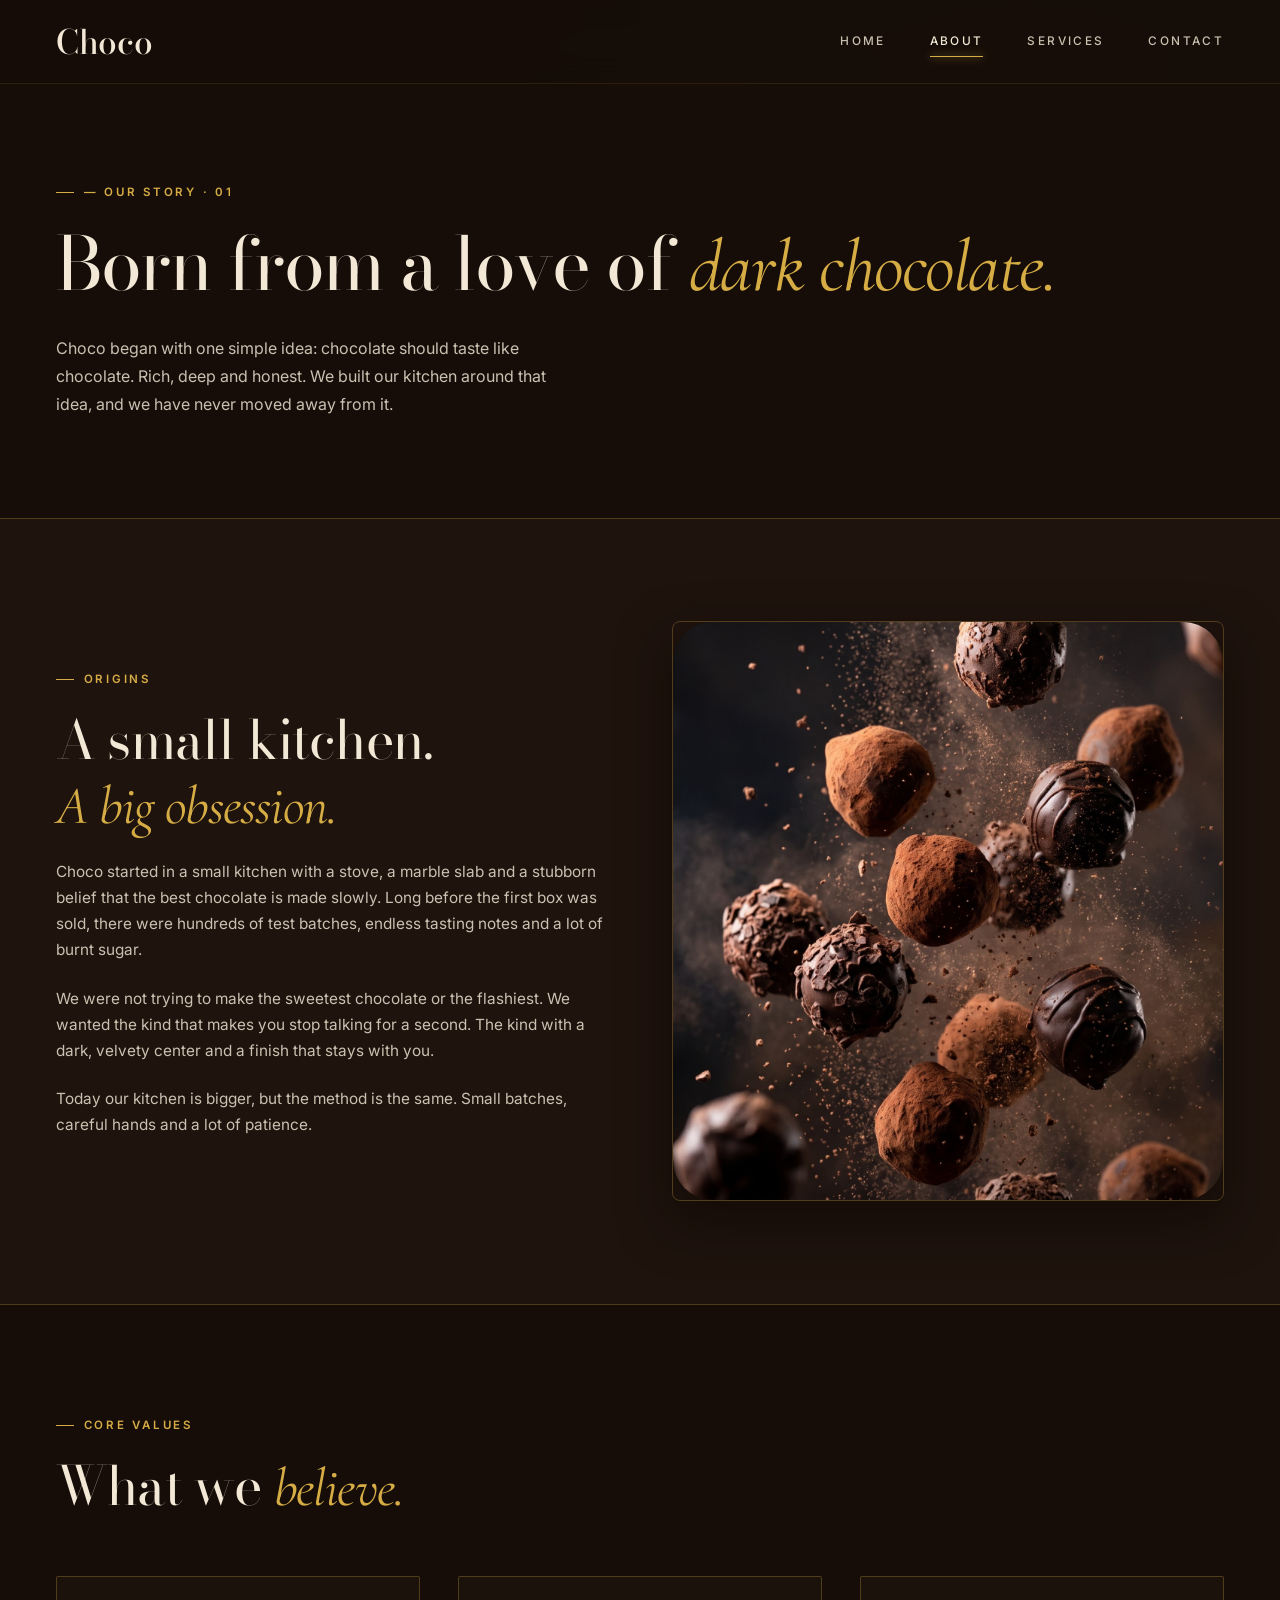
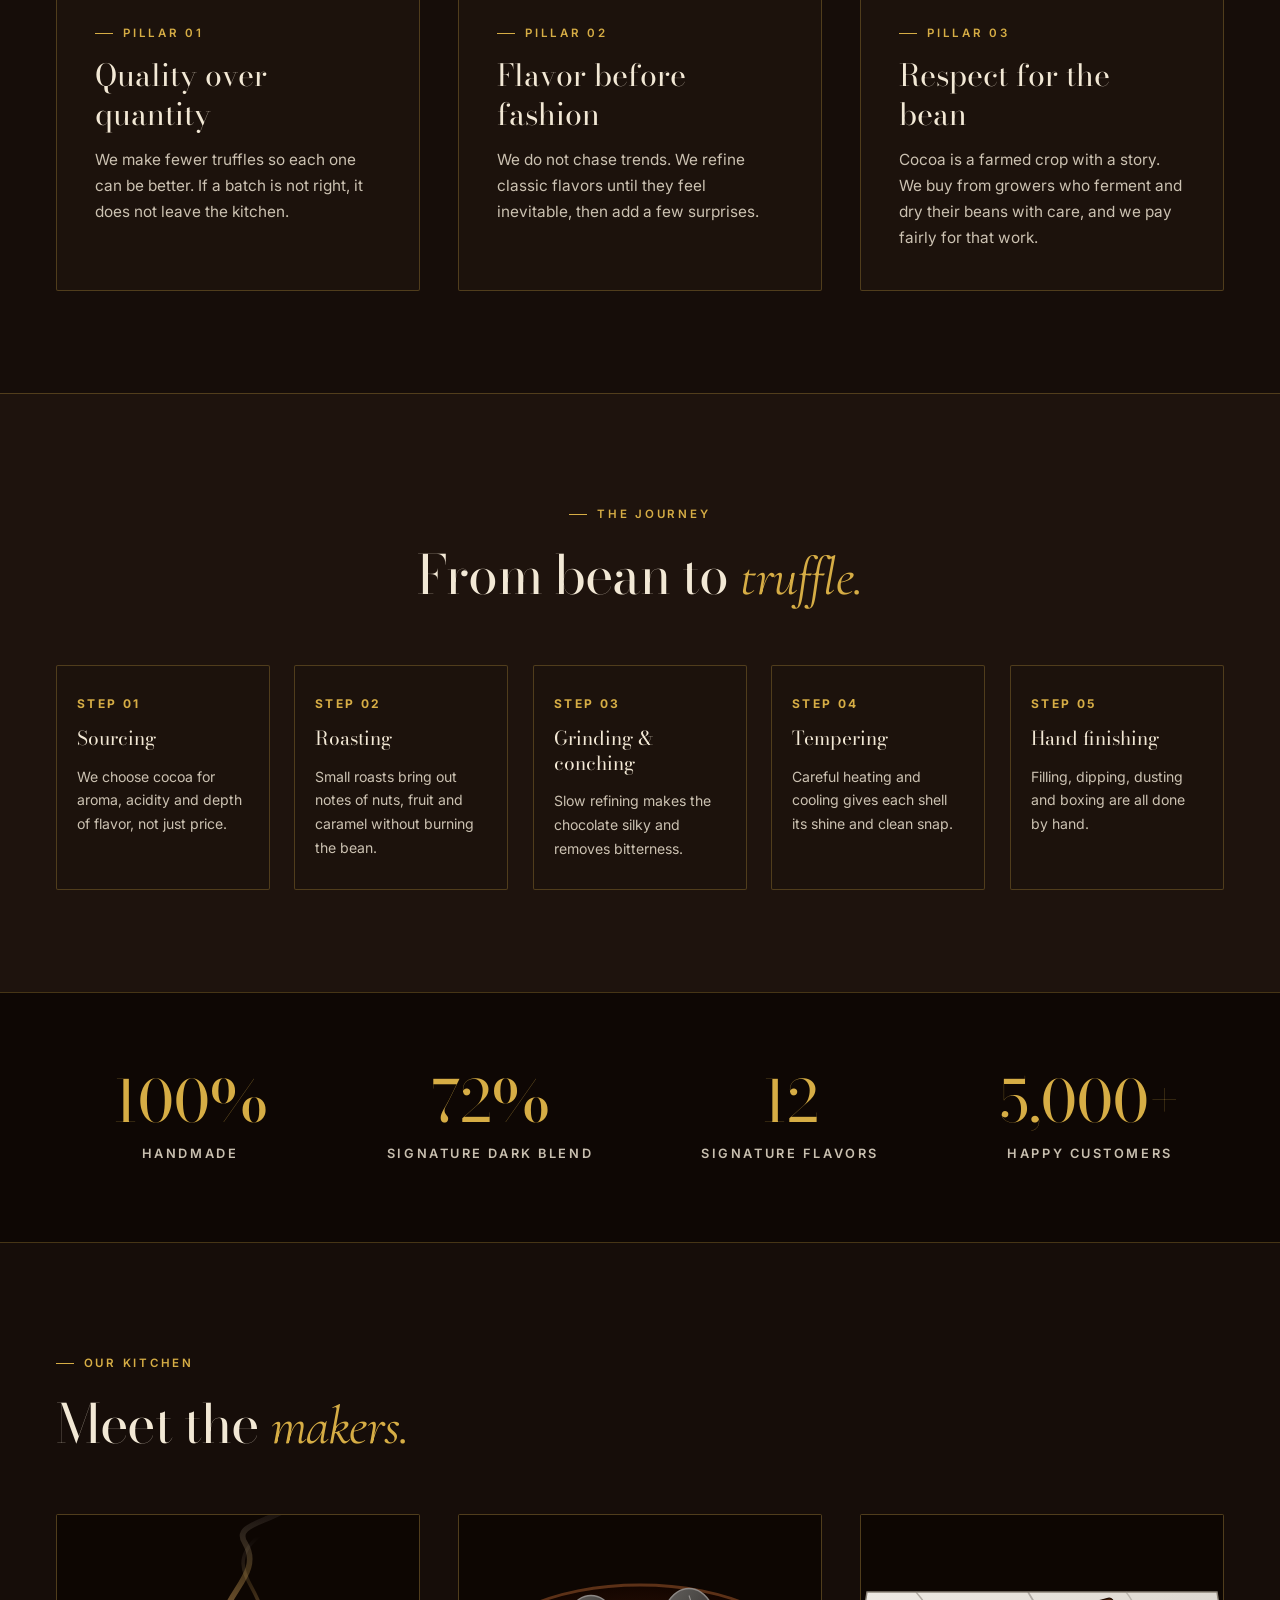
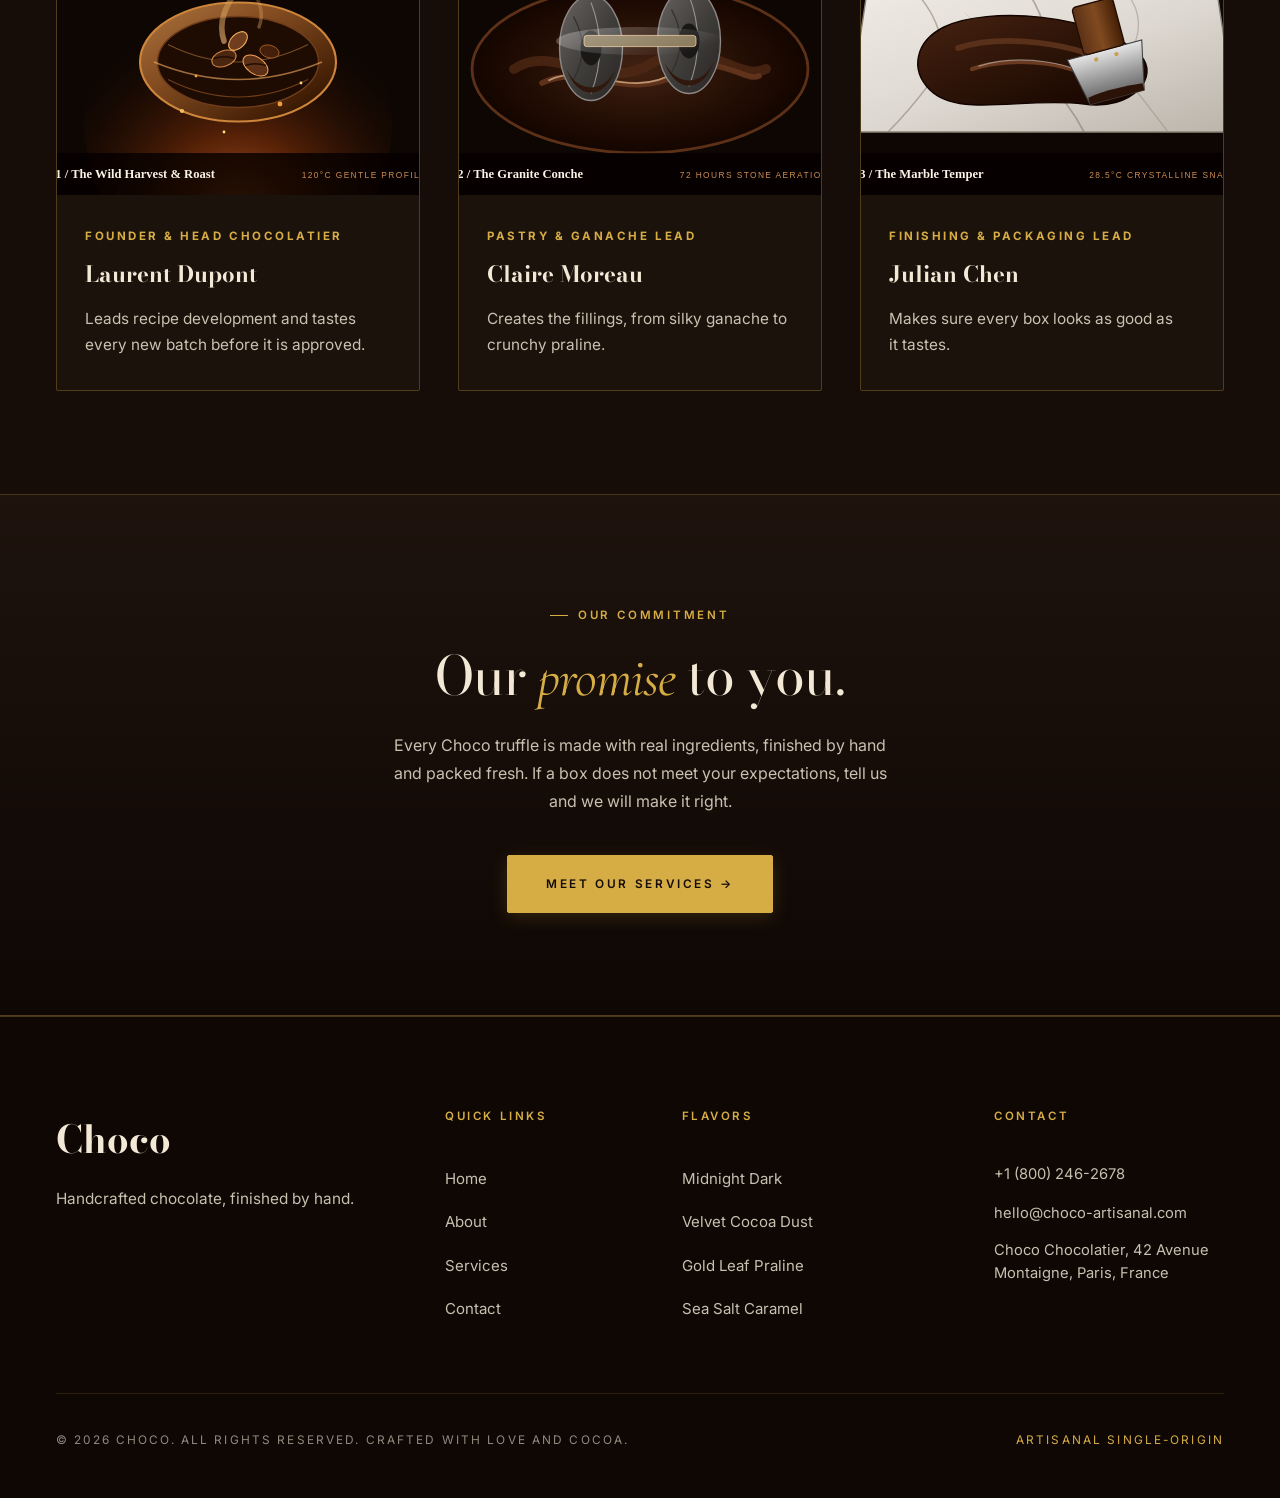
==== commit 5dc17f2b: "feat: add full content to all pages and update README" ====
--- a/about.html
+++ b/about.html
@@ -3,11 +3,17 @@
 <head>
   <meta charset="UTF-8">
   <meta name="viewport" content="width=device-width, initial-scale=1.0">
-  <meta name="description" content="About Choco — Our story, radical chocolate philosophy, and the dedicated atelier disciplines crafting pure pleasure.">
-  <meta name="keywords" content="Choco story, artisanal chocolate craft, single-origin cacao, chocolate philosophy">
+  <meta name="description" content="About Choco — Born from a love of dark chocolate. Discover our philosophy, our makers, and how we craft truffles from bean to box.">
+  <meta name="keywords" content="About Choco, artisanal chocolatiers, single origin cacao, dark chocolate craft, bean to truffle">
   <meta name="author" content="Choco">
 
-  <title>About Us — Choco</title>
+  <!-- Open Graph -->
+  <meta property="og:title" content="About Choco — Born from a Love of Dark Chocolate">
+  <meta property="og:description" content="Choco began with one simple idea: chocolate should taste like chocolate. Rich, deep and honest.">
+  <meta property="og:type" content="website">
+  <meta property="og:image" content="assets/images/dark-truffles-poster.jpg">
+
+  <title>About Choco — Born from a Love of Dark Chocolate</title>
 
   <!-- Google Fonts: Bodoni Moda (Headings), Cormorant Garamond (Italic Luxury), Inter (Body) -->
   <link rel="preconnect" href="https://fonts.googleapis.com">
@@ -49,7 +55,7 @@
     <div id="mobile-nav" class="mobile-nav-drawer" role="dialog" aria-modal="true" aria-label="Mobile Navigation">
       <nav class="mobile-nav-list">
         <a href="index.html" class="mobile-nav-link">Home</a>
-        <a href="about.html" class="mobile-nav-link active">About</a>
+        <a href="about.html" class="mobile-nav-link active" aria-current="page">About</a>
         <a href="services.html" class="mobile-nav-link">Services</a>
         <a href="contact.html" class="mobile-nav-link">Contact</a>
       </nav>
@@ -82,190 +88,297 @@
 
   <main id="main-content">
 
-    <!-- HERO: OUR STORY -->
+    <!-- =======================================================================
+         PAGE HERO: OUR STORY · 01
+         ======================================================================= -->
     <section class="about-hero" aria-label="Our Story Introduction">
       <div class="container reveal-on-scroll">
-        <span class="eyebrow">Our Story</span>
-        <h1 class="heading-xl">Chocolate worth <em>slowing down</em> for.</h1>
+        <span class="eyebrow">— Our Story · 01</span>
+        <h1 class="heading-xl">Born from a love of <em>dark chocolate.</em></h1>
         <p class="body-lead">
-          Choco is built around a simple idea: the smallest indulgence can change the rhythm of a day.
+          Choco began with one simple idea: chocolate should taste like chocolate. Rich, deep and honest. We built our kitchen around that idea, and we have never moved away from it.
         </p>
       </div>
     </section>
 
-    <!-- STORY SPLIT: FROM COCOA TO A QUIET MOMENT -->
-    <section class="about-story-split" aria-label="Philosophy Story">
+    <!-- =======================================================================
+         SECTION: THE BEGINNING (Text Left, Image Right)
+         ======================================================================= -->
+    <section class="about-story-split" aria-label="The Beginning">
       <div class="container">
         <div class="story-split-grid">
 
-          <div class="story-image-box reveal-on-scroll">
-            <img src="assets/images/dark-truffles-poster.jpg" alt="Rich dark chocolate truffles with dusted cocoa powder" loading="lazy">
-          </div>
-
           <div class="story-content-col reveal-on-scroll">
-            <span class="eyebrow">From Cocoa to a Quiet Moment</span>
-            <h2 class="heading-lg">A deeper <em>appreciation</em>.</h2>
+            <span class="eyebrow">Origins</span>
+            <h2 class="heading-lg">A small kitchen. <em>A big obsession.</em></h2>
             <div class="story-content-paragraphs">
               <p class="body-text">
-                We bring together intense dark truffles, silky milk chocolate, and delicate white chocolate. Each expression explores a different balance of texture, aroma, and sweetness.
-              </p>
-              <p class="body-text">
-                Our approach is thoughtful, never hurried. From the first impression to the final melt, every detail is part of the experience.
-              </p>
-              <p class="body-muted">
-                Harvested strictly from biodiverse agroforestry canopies where heirloom cacao pods develop complex terroir and delicate floral notes.
-              </p>
-            </div>
-          </div>
-
-        </div>
-      </div>
-    </section>
-
-    <!-- MISSION & VISION SECTION -->
-    <section class="about-mission-vision" aria-label="Our Mission and Vision">
-      <div class="container">
-        <div class="reveal-on-scroll" style="margin-bottom: 3rem;">
-          <span class="eyebrow">Guiding Philosophy</span>
-          <h2 class="heading-lg">Our <em>Purpose & Promise</em>.</h2>
-        </div>
-
-        <div class="mission-vision-grid">
-          <!-- Mission Card -->
-          <article class="mission-vision-card shimmer-card reveal-on-scroll">
-            <span class="eyebrow" style="margin-bottom: 0.75rem;">Our Mission</span>
-            <h3 class="heading-md">Pure Craft, <em>Uncompromising Terroir</em></h3>
+                Choco started in a small kitchen with a stove, a marble slab and a stubborn belief that the best chocolate is made slowly. Long before the first box was sold, there were hundreds of test batches, endless tasting notes and a lot of burnt sugar.
+              </p>
+              <p class="body-text">
+                We were not trying to make the sweetest chocolate or the flashiest. We wanted the kind that makes you stop talking for a second. The kind with a dark, velvety center and a finish that stays with you.
+              </p>
+              <p class="body-text">
+                Today our kitchen is bigger, but the method is the same. Small batches, careful hands and a lot of patience.
+              </p>
+            </div>
+          </div>
+
+          <div class="story-image-box reveal-on-scroll" style="animation-delay: 0.15s;">
+            <img src="assets/images/dark-truffles-poster.jpg" alt="Handcrafted Choco dark truffles dusted with rich cocoa powder" class="img-rounded-luxury" loading="lazy">
+          </div>
+
+        </div>
+      </div>
+    </section>
+
+    <!-- =======================================================================
+         SECTION: OUR PHILOSOPHY (3 Pillars)
+         ======================================================================= -->
+    <section class="about-philosophy" style="background-color: var(--color-espresso); padding: var(--section-pad-y) 0; border-top: 1px solid var(--color-gold-border);" aria-label="Our Philosophy">
+      <div class="container">
+        <div class="reveal-on-scroll">
+          <span class="eyebrow">Core Values</span>
+          <h2 class="heading-lg">What we <em>believe.</em></h2>
+        </div>
+
+        <div class="three-col-grid">
+          <!-- Pillar 1 -->
+          <article class="difference-card reveal-on-scroll">
+            <span class="eyebrow" style="margin-bottom: 0.75rem;">Pillar 01</span>
+            <h3 class="heading-md">Quality over quantity</h3>
             <p class="body-text">
-              To revive the lost reverence of fine confectionery through ethical, single-estate cacao sourcing and meticulous small-batch tempering. We craft unhurried chocolate experiences that celebrate pure flavor terroir and honor sustainable grower partnerships.
-            </p>
-            <ul class="mission-points">
-              <li>100% Traceable Single-Origin Harvest Estates</li>
-              <li>Slow Stone-Conching & Master Crystal Tempering</li>
-              <li>Zero Artificial Emulsifiers, Preservatives, or Additives</li>
-            </ul>
-          </article>
-
-          <!-- Vision Card -->
-          <article class="mission-vision-card shimmer-card reveal-on-scroll" style="animation-delay: 0.15s;">
-            <span class="eyebrow" style="margin-bottom: 0.75rem;">Our Vision</span>
-            <h3 class="heading-md">The Benchmark of <em>Conscious Luxury</em></h3>
+              We make fewer truffles so each one can be better. If a batch is not right, it does not leave the kitchen.
+            </p>
+          </article>
+
+          <!-- Pillar 2 -->
+          <article class="difference-card reveal-on-scroll" style="animation-delay: 0.15s;">
+            <span class="eyebrow" style="margin-bottom: 0.75rem;">Pillar 02</span>
+            <h3 class="heading-md">Flavor before fashion</h3>
             <p class="body-text">
-              To stand as an international benchmark for artisanal luxury where sensory mastery meets regenerative agroforestry. We envision a world where every chocolate indulgence restores heirloom cacao biodiversity and enriches the communities that cultivate it.
-            </p>
-            <ul class="mission-points">
-              <li>Regenerative Agroforestry Canopy Conservation</li>
-              <li>Curated Global Connoisseur Tasting Salons</li>
-              <li>Pioneering 100% Biodegradable Luxury Packaging</li>
-            </ul>
-          </article>
-        </div>
-      </div>
-    </section>
-
-    <!-- TEAM DISCIPLINES SECTION -->
-    <section class="about-team-section" aria-label="Atelier Disciplines">
+              We do not chase trends. We refine classic flavors until they feel inevitable, then add a few surprises.
+            </p>
+          </article>
+
+          <!-- Pillar 3 -->
+          <article class="difference-card reveal-on-scroll" style="animation-delay: 0.3s;">
+            <span class="eyebrow" style="margin-bottom: 0.75rem;">Pillar 03</span>
+            <h3 class="heading-md">Respect for the bean</h3>
+            <p class="body-text">
+              Cocoa is a farmed crop with a story. We buy from growers who ferment and dry their beans with care, and we pay fairly for that work.
+            </p>
+          </article>
+        </div>
+      </div>
+    </section>
+
+    <!-- =======================================================================
+         SECTION: FROM BEAN TO TRUFFLE (Timeline, 5 Steps)
+         ======================================================================= -->
+    <section class="about-process" style="background-color: var(--color-espresso-surface); padding: var(--section-pad-y) 0; border-top: 1px solid var(--color-gold-border);" aria-label="From Bean to Truffle Process">
+      <div class="container">
+        <div class="reveal-on-scroll" style="text-align: center; max-width: 680px; margin: 0 auto;">
+          <span class="eyebrow">The Journey</span>
+          <h2 class="heading-lg">From bean to <em>truffle.</em></h2>
+        </div>
+
+        <div class="timeline-grid">
+          <!-- Step 1 -->
+          <div class="timeline-step reveal-on-scroll">
+            <div class="timeline-step-num">STEP 01</div>
+            <h3 class="heading-md" style="font-size: 1.2rem;">Sourcing</h3>
+            <p class="body-text" style="font-size: 0.88rem;">
+              We choose cocoa for aroma, acidity and depth of flavor, not just price.
+            </p>
+          </div>
+
+          <!-- Step 2 -->
+          <div class="timeline-step reveal-on-scroll" style="animation-delay: 0.1s;">
+            <div class="timeline-step-num">STEP 02</div>
+            <h3 class="heading-md" style="font-size: 1.2rem;">Roasting</h3>
+            <p class="body-text" style="font-size: 0.88rem;">
+              Small roasts bring out notes of nuts, fruit and caramel without burning the bean.
+            </p>
+          </div>
+
+          <!-- Step 3 -->
+          <div class="timeline-step reveal-on-scroll" style="animation-delay: 0.2s;">
+            <div class="timeline-step-num">STEP 03</div>
+            <h3 class="heading-md" style="font-size: 1.2rem;">Grinding &amp; conching</h3>
+            <p class="body-text" style="font-size: 0.88rem;">
+              Slow refining makes the chocolate silky and removes bitterness.
+            </p>
+          </div>
+
+          <!-- Step 4 -->
+          <div class="timeline-step reveal-on-scroll" style="animation-delay: 0.3s;">
+            <div class="timeline-step-num">STEP 04</div>
+            <h3 class="heading-md" style="font-size: 1.2rem;">Tempering</h3>
+            <p class="body-text" style="font-size: 0.88rem;">
+              Careful heating and cooling gives each shell its shine and clean snap.
+            </p>
+          </div>
+
+          <!-- Step 5 -->
+          <div class="timeline-step reveal-on-scroll" style="animation-delay: 0.4s;">
+            <div class="timeline-step-num">STEP 05</div>
+            <h3 class="heading-md" style="font-size: 1.2rem;">Hand finishing</h3>
+            <p class="body-text" style="font-size: 0.88rem;">
+              Filling, dipping, dusting and boxing are all done by hand.
+            </p>
+          </div>
+        </div>
+      </div>
+    </section>
+
+    <!-- =======================================================================
+         SECTION: BY THE NUMBERS (4 Counters)
+         ======================================================================= -->
+    <section class="numbers-band" aria-label="By the Numbers">
+      <div class="container">
+        <div class="numbers-grid reveal-on-scroll">
+          <div class="number-item">
+            <div class="number-item-val">100%</div>
+            <div class="number-item-label">Handmade</div>
+          </div>
+          <div class="number-item">
+            <div class="number-item-val">72%</div>
+            <div class="number-item-label">Signature Dark Blend</div>
+          </div>
+          <div class="number-item">
+            <div class="number-item-val">12</div>
+            <div class="number-item-label">Signature Flavors</div>
+          </div>
+          <div class="number-item">
+            <div class="number-item-val">5,000+</div>
+            <div class="number-item-label">Happy Customers</div>
+          </div>
+        </div>
+      </div>
+    </section>
+
+    <!-- =======================================================================
+         SECTION: MEET THE MAKERS (3 Profile Cards)
+         ======================================================================= -->
+    <section class="about-makers-section" style="background-color: var(--color-espresso); padding: var(--section-pad-y) 0;" aria-label="Meet the Makers">
       <div class="container">
         <div class="reveal-on-scroll">
-          <span class="eyebrow">Our Team</span>
-          <h2 class="heading-lg">Different skills. <em>One obsession</em>.</h2>
-          <p class="body-muted" style="max-width: 600px;">
-            Meet the disciplines behind Choco. Team names and portraits can be added as the company grows.
-          </p>
-        </div>
-
-        <div class="team-grid">
-          <!-- Discipline 1 -->
-          <article class="team-discipline-card shimmer-card reveal-on-scroll">
-            <span class="eyebrow" style="margin-bottom: 0.75rem;">Discipline 01</span>
-            <h3 class="heading-md">Chocolate craft</h3>
-            <p class="body-text">The makers exploring texture, flavour, and the perfect crystal tempering finish.</p>
-          </article>
-
-          <!-- Discipline 2 -->
-          <article class="team-discipline-card shimmer-card reveal-on-scroll" style="animation-delay: 0.15s;">
-            <span class="eyebrow" style="margin-bottom: 0.75rem;">Discipline 02</span>
-            <h3 class="heading-md">Creative studio</h3>
-            <p class="body-text">The storytellers shaping every Choco image, packaging detail, and sensory experience.</p>
-          </article>
-
-          <!-- Discipline 3 -->
-          <article class="team-discipline-card shimmer-card reveal-on-scroll" style="animation-delay: 0.3s;">
-            <span class="eyebrow" style="margin-bottom: 0.75rem;">Discipline 03</span>
-            <h3 class="heading-md">Client experience</h3>
-            <p class="body-text">The people bringing care, bespoke curation, and attention to every private conversation.</p>
-          </article>
-        </div>
-      </div>
-    </section>
-
-    <!-- CALL TO ACTION BANNER -->
-    <section class="section-cta" aria-label="Closing Call to Action">
-      <div class="container">
-        <div class="cta-container reveal-on-scroll">
-          <span class="eyebrow">Made for Your Moment</span>
-          <h2 class="heading-lg">Let's make something <em>memorable</em>.</h2>
-          <div style="display: flex; gap: 1.25rem; flex-wrap: wrap;">
-            <a href="contact.html" class="btn btn-primary">Let's Talk</a>
-            <a href="services.html" class="btn btn-outline">Our Offerings</a>
-          </div>
+          <span class="eyebrow">Our Kitchen</span>
+          <h2 class="heading-lg">Meet the <em>makers.</em></h2>
+        </div>
+
+        <div class="makers-grid">
+          <!-- Maker 1 -->
+          <!-- Placeholder name: can be replaced later -->
+          <article class="maker-card reveal-on-scroll">
+            <div class="maker-avatar">
+              <img src="assets/images/craft-roasting.svg" alt="Founder and Head Chocolatier craft illustration" loading="lazy">
+            </div>
+            <div class="maker-body">
+              <span class="maker-role">Founder &amp; Head Chocolatier</span>
+              <h3 class="maker-name">Laurent Dupont</h3>
+              <p class="body-text">
+                Leads recipe development and tastes every new batch before it is approved.
+              </p>
+            </div>
+          </article>
+
+          <!-- Maker 2 -->
+          <!-- Placeholder name: can be replaced later -->
+          <article class="maker-card reveal-on-scroll" style="animation-delay: 0.15s;">
+            <div class="maker-avatar">
+              <img src="assets/images/craft-conching.svg" alt="Pastry and Ganache Lead craft illustration" loading="lazy">
+            </div>
+            <div class="maker-body">
+              <span class="maker-role">Pastry &amp; Ganache Lead</span>
+              <h3 class="maker-name">Claire Moreau</h3>
+              <p class="body-text">
+                Creates the fillings, from silky ganache to crunchy praline.
+              </p>
+            </div>
+          </article>
+
+          <!-- Maker 3 -->
+          <!-- Placeholder name: can be replaced later -->
+          <article class="maker-card reveal-on-scroll" style="animation-delay: 0.3s;">
+            <div class="maker-avatar">
+              <img src="assets/images/craft-tempering.svg" alt="Finishing and Packaging Lead craft illustration" loading="lazy">
+            </div>
+            <div class="maker-body">
+              <span class="maker-role">Finishing &amp; Packaging Lead</span>
+              <h3 class="maker-name">Julian Chen</h3>
+              <p class="body-text">
+                Makes sure every box looks as good as it tastes.
+              </p>
+            </div>
+          </article>
+        </div>
+      </div>
+    </section>
+
+    <!-- =======================================================================
+         SECTION: OUR PROMISE
+         ======================================================================= -->
+    <section class="cta-band" aria-label="Our Promise">
+      <div class="container reveal-on-scroll">
+        <span class="eyebrow">Our Commitment</span>
+        <h2 class="heading-lg">Our <em>promise</em> to you.</h2>
+        <p class="body-lead">
+          Every Choco truffle is made with real ingredients, finished by hand and packed fresh. If a box does not meet your expectations, tell us and we will make it right.
+        </p>
+        <div class="cta-actions">
+          <a href="services.html" class="btn btn-primary">Meet Our Services &rarr;</a>
         </div>
       </div>
     </section>
 
   </main>
 
-  <!-- GRAND LUXURY FOOTER -->
+  <!-- =========================================================================
+       GLOBAL LUXURY FOOTER (MATCHING ALL 4 PAGES)
+       ========================================================================= -->
   <footer class="site-footer" role="contentinfo">
     <div class="container">
       <div class="footer-top-grid">
+
+        <!-- Column 1: Brand & Tagline -->
         <div class="footer-brand-col">
           <h2 class="footer-brand">Choco</h2>
-          <p class="footer-tagline">A little moment. A deeper pleasure.</p>
-        </div>
-
+          <p class="footer-tagline">Handcrafted chocolate, finished by hand.</p>
+        </div>
+
+        <!-- Column 2: Quick Links -->
         <nav class="footer-nav-col" aria-label="Footer Navigation">
-          <span class="footer-nav-title">Navigation</span>
+          <span class="footer-nav-title">Quick Links</span>
           <a href="index.html" class="footer-nav-link">Home</a>
           <a href="about.html" class="footer-nav-link">About</a>
           <a href="services.html" class="footer-nav-link">Services</a>
           <a href="contact.html" class="footer-nav-link">Contact</a>
         </nav>
 
+        <!-- Column 3: Flavors -->
+        <div class="footer-nav-col" aria-label="Signature Flavors">
+          <span class="footer-nav-title">Flavors</span>
+          <a href="services.html#flavors" class="footer-nav-link">Midnight Dark</a>
+          <a href="services.html#flavors" class="footer-nav-link">Velvet Cocoa Dust</a>
+          <a href="services.html#flavors" class="footer-nav-link">Gold Leaf Praline</a>
+          <a href="services.html#flavors" class="footer-nav-link">Sea Salt Caramel</a>
+        </div>
+
+        <!-- Column 4: Contact -->
         <div class="footer-contact-col">
-          <span class="footer-nav-title">Contact & Atelier</span>
-          <p class="footer-contact-item">42 Avenue Montaigne, Paris</p>
-          <a href="mailto:concierge@choco-artisanal.com" class="footer-contact-link">concierge@choco-artisanal.com</a>
+          <span class="footer-nav-title">Contact</span>
+          <!-- Contact placeholders -->
           <a href="tel:+18002462678" class="footer-contact-link">+1 (800) 246-2678</a>
-        </div>
-
-        <div class="footer-social-col">
-          <span class="footer-social-title">Follow Choco</span>
-          <div class="social-links">
-            <a href="https://instagram.com" target="_blank" rel="noopener noreferrer" class="social-link-icon" aria-label="Instagram">
-              <svg width="20" height="20" viewBox="0 0 24 24" fill="none" stroke="currentColor" stroke-width="1.8" stroke-linecap="round" stroke-linejoin="round">
-                <rect x="2" y="2" width="20" height="20" rx="5" ry="5"></rect>
-                <path d="M16 11.37A4 4 0 1 1 12.63 8 4 4 0 0 1 16 11.37z"></path>
-                <line x1="17.5" y1="6.5" x2="17.51" y2="6.5"></line>
-              </svg>
-            </a>
-            <a href="https://facebook.com" target="_blank" rel="noopener noreferrer" class="social-link-icon" aria-label="Facebook">
-              <svg width="20" height="20" viewBox="0 0 24 24" fill="currentColor">
-                <path d="M18 2h-3a5 5 0 0 0-5 5v3H7v4h3v8h4v-8h3l1-4h-4V7a1 1 0 0 1 1-1h3z"></path>
-              </svg>
-            </a>
-            <a href="https://linkedin.com" target="_blank" rel="noopener noreferrer" class="social-link-icon" aria-label="LinkedIn">
-              <svg width="20" height="20" viewBox="0 0 24 24" fill="currentColor">
-                <path d="M16 8a6 6 0 0 1 6 6v7h-4v-7a2 2 0 0 0-2-2 2 2 0 0 0-2 2v7h-4v-7a6 6 0 0 1 6-6z"></path>
-                <rect x="2" y="9" width="4" height="12"></rect>
-                <circle cx="4" cy="4" r="2"></circle>
-              </svg>
-            </a>
-          </div>
-        </div>
+          <a href="mailto:hello@choco-artisanal.com" class="footer-contact-link">hello@choco-artisanal.com</a>
+          <p class="footer-contact-item">Choco Chocolatier, 42 Avenue Montaigne, Paris, France</p>
+        </div>
+
       </div>
 
       <div class="footer-bottom">
-        <p>© CHOCO 2026. ALL RIGHTS RESERVED.</p>
+        <p>&copy; 2026 Choco. All rights reserved. Crafted with love and cocoa.</p>
         <p style="color: var(--color-gold);">ARTISANAL SINGLE-ORIGIN</p>
       </div>
     </div>
--- a/css/style.css
+++ b/css/style.css
@@ -1392,3 +1392,684 @@
   from { opacity: 0; transform: translateY(10px); }
   to { opacity: 1; transform: translateY(0); }
 }
+
+/* ==========================================================================
+   NEW LUXURY CONTENT SECTIONS (Trust Strip, Menu, FAQ, Testimonials, etc.)
+   ========================================================================== */
+
+/* 1. Trust Strip (4 items) */
+.trust-strip {
+  background-color: var(--color-espresso-surface);
+  border-top: 1px solid var(--color-gold-border);
+  border-bottom: 1px solid var(--color-gold-border);
+  padding: 1.75rem 0;
+  position: relative;
+  z-index: 2;
+}
+
+.trust-strip-grid {
+  display: grid;
+  grid-template-columns: repeat(4, 1fr);
+  gap: 1.5rem;
+  align-items: center;
+  text-align: center;
+}
+
+.trust-item {
+  display: flex;
+  align-items: center;
+  justify-content: center;
+  gap: 0.75rem;
+  font-family: var(--font-sans);
+  font-size: 0.78rem;
+  font-weight: 600;
+  letter-spacing: 0.18em;
+  text-transform: uppercase;
+  color: var(--color-ivory);
+}
+
+.trust-item::before {
+  content: '✦';
+  color: var(--color-gold);
+  font-size: 0.75rem;
+}
+
+/* 2. Signature Collection 4-Card Grid */
+.signature-grid {
+  display: grid;
+  grid-template-columns: repeat(4, 1fr);
+  gap: clamp(1.25rem, 2vw, 2rem);
+  margin-top: 3.5rem;
+}
+
+.signature-card {
+  background-color: var(--color-espresso-card);
+  border: 1px solid var(--color-gold-border);
+  border-radius: var(--radius-sm);
+  overflow: hidden;
+  display: flex;
+  flex-direction: column;
+  transition: transform var(--trans-normal), border-color var(--trans-normal), box-shadow var(--trans-normal);
+}
+
+.signature-card:hover {
+  transform: translateY(-6px);
+  border-color: var(--color-gold);
+  box-shadow: 0 16px 36px var(--color-gold-subtle);
+}
+
+.signature-card-media {
+  width: 100%;
+  height: 240px;
+  overflow: hidden;
+  background-color: var(--color-espresso-deep);
+  position: relative;
+}
+
+.signature-card-media img {
+  width: 100%;
+  height: 100%;
+  object-fit: cover;
+  transition: transform var(--trans-slow);
+}
+
+.signature-card:hover .signature-card-media img {
+  transform: scale(1.05);
+}
+
+.signature-card-body {
+  padding: 1.75rem 1.5rem 2rem;
+  display: flex;
+  flex-direction: column;
+  flex-grow: 1;
+}
+
+.signature-card-title {
+  font-family: var(--font-serif);
+  font-size: 1.35rem;
+  font-weight: 500;
+  color: var(--color-ivory);
+  margin-bottom: 0.75rem;
+}
+
+.signature-card-desc {
+  font-size: 0.92rem;
+  color: var(--color-ivory-secondary);
+  line-height: 1.65;
+}
+
+/* 3. The Choco Difference & Moment Steps (3 columns) */
+.three-col-grid {
+  display: grid;
+  grid-template-columns: repeat(3, 1fr);
+  gap: clamp(1.5rem, 3vw, 2.75rem);
+  margin-top: 3.5rem;
+}
+
+.difference-card {
+  background-color: var(--color-espresso-card);
+  border: 1px solid var(--color-gold-border);
+  border-radius: var(--radius-sm);
+  padding: clamp(2rem, 3vw, 2.75rem);
+  transition: transform var(--trans-normal), border-color var(--trans-normal), box-shadow var(--trans-normal);
+}
+
+.difference-card:hover {
+  transform: translateY(-5px);
+  border-color: var(--color-gold);
+  box-shadow: 0 14px 32px var(--color-gold-subtle);
+}
+
+.step-card {
+  border-top: 1px solid var(--color-gold-border);
+  padding-top: 1.75rem;
+}
+
+.step-number {
+  font-family: var(--font-serif);
+  font-size: 2.2rem;
+  color: var(--color-gold);
+  line-height: 1;
+  margin-bottom: 1rem;
+}
+
+/* 4. Testimonials (3 cards) */
+.testimonials-grid {
+  display: grid;
+  grid-template-columns: repeat(3, 1fr);
+  gap: clamp(1.5rem, 2.5vw, 2.25rem);
+  margin-top: 3.5rem;
+}
+
+.testimonial-card {
+  background-color: var(--color-espresso-card);
+  border: 1px solid var(--color-gold-border);
+  border-radius: var(--radius-sm);
+  padding: clamp(2rem, 3vw, 2.5rem);
+  display: flex;
+  flex-direction: column;
+  justify-content: space-between;
+  position: relative;
+  transition: transform var(--trans-normal), border-color var(--trans-normal), box-shadow var(--trans-normal);
+}
+
+.testimonial-card:hover {
+  transform: translateY(-5px);
+  border-color: var(--color-gold);
+  box-shadow: 0 16px 36px var(--color-gold-subtle);
+}
+
+.testimonial-quote {
+  font-family: var(--font-italic);
+  font-size: 1.15rem;
+  font-style: italic;
+  color: var(--color-ivory);
+  line-height: 1.7;
+  margin-bottom: 1.75rem;
+  position: relative;
+}
+
+.testimonial-quote::before {
+  content: '“';
+  font-family: var(--font-serif);
+  font-size: 2.5rem;
+  color: var(--color-gold);
+  display: block;
+  line-height: 1;
+  margin-bottom: 0.25rem;
+  opacity: 0.7;
+}
+
+.testimonial-author {
+  font-family: var(--font-sans);
+  font-size: 0.8rem;
+  font-weight: 600;
+  letter-spacing: 0.18em;
+  text-transform: uppercase;
+  color: var(--color-gold);
+  border-top: 1px solid var(--color-gold-border);
+  padding-top: 1rem;
+}
+
+/* 5. Call To Action Band */
+.cta-band {
+  background: linear-gradient(180deg, var(--color-espresso-surface) 0%, var(--color-espresso-deep) 100%);
+  border-top: 1px solid var(--color-gold-border);
+  border-bottom: 1px solid var(--color-gold-border);
+  padding: clamp(5rem, 8vw, 7.5rem) 0;
+  text-align: center;
+  position: relative;
+  overflow: hidden;
+}
+
+.cta-band .heading-lg {
+  max-width: 720px;
+  margin-left: auto;
+  margin-right: auto;
+}
+
+.cta-band .body-lead {
+  margin-left: auto;
+  margin-right: auto;
+  margin-bottom: 2.5rem;
+}
+
+.cta-actions {
+  display: flex;
+  gap: 1.25rem;
+  justify-content: center;
+  align-items: center;
+  flex-wrap: wrap;
+}
+
+/* 6. By The Numbers (4 counters) */
+.numbers-band {
+  background-color: var(--color-espresso-deep);
+  border-top: 1px solid var(--color-gold-border);
+  border-bottom: 1px solid var(--color-gold-border);
+  padding: clamp(3.5rem, 6vw, 5rem) 0;
+}
+
+.numbers-grid {
+  display: grid;
+  grid-template-columns: repeat(4, 1fr);
+  gap: 2rem;
+  text-align: center;
+}
+
+.number-item-val {
+  font-family: var(--font-serif);
+  font-size: clamp(2.4rem, 4.5vw, 3.8rem);
+  font-weight: 400;
+  color: var(--color-gold);
+  line-height: 1.1;
+  margin-bottom: 0.6rem;
+}
+
+.number-item-label {
+  font-family: var(--font-sans);
+  font-size: 0.8rem;
+  font-weight: 600;
+  letter-spacing: 0.2em;
+  text-transform: uppercase;
+  color: var(--color-ivory-secondary);
+}
+
+/* 7. Timeline / Process 5 Steps */
+.timeline-grid {
+  display: grid;
+  grid-template-columns: repeat(5, 1fr);
+  gap: 1.5rem;
+  margin-top: 3.5rem;
+  position: relative;
+}
+
+.timeline-step {
+  background-color: var(--color-espresso-card);
+  border: 1px solid var(--color-gold-border);
+  border-radius: var(--radius-sm);
+  padding: 1.75rem 1.25rem;
+  display: flex;
+  flex-direction: column;
+  transition: transform var(--trans-normal), border-color var(--trans-normal);
+}
+
+.timeline-step:hover {
+  transform: translateY(-4px);
+  border-color: var(--color-gold);
+}
+
+.timeline-step-num {
+  font-family: var(--font-sans);
+  font-size: 0.75rem;
+  font-weight: 700;
+  letter-spacing: 0.2em;
+  color: var(--color-gold);
+  margin-bottom: 0.75rem;
+}
+
+/* 8. Meet The Makers (3 profile cards) */
+.makers-grid {
+  display: grid;
+  grid-template-columns: repeat(3, 1fr);
+  gap: clamp(1.5rem, 3vw, 2.5rem);
+  margin-top: 3.5rem;
+}
+
+.maker-card {
+  background-color: var(--color-espresso-card);
+  border: 1px solid var(--color-gold-border);
+  border-radius: var(--radius-sm);
+  overflow: hidden;
+  transition: transform var(--trans-normal), border-color var(--trans-normal);
+}
+
+.maker-card:hover {
+  transform: translateY(-6px);
+  border-color: var(--color-gold);
+}
+
+.maker-avatar {
+  width: 100%;
+  height: 280px;
+  background-color: var(--color-espresso-deep);
+  position: relative;
+  overflow: hidden;
+}
+
+.maker-avatar img {
+  width: 100%;
+  height: 100%;
+  object-fit: cover;
+  border-radius: 0;
+  filter: grayscale(0.2) contrast(1.05);
+  transition: transform var(--trans-slow);
+}
+
+.maker-card:hover .maker-avatar img {
+  transform: scale(1.04);
+}
+
+.maker-body {
+  padding: 2rem 1.75rem;
+}
+
+.maker-role {
+  font-family: var(--font-sans);
+  font-size: 0.72rem;
+  font-weight: 700;
+  letter-spacing: 0.22em;
+  text-transform: uppercase;
+  color: var(--color-gold);
+  margin-bottom: 0.5rem;
+  display: block;
+}
+
+.maker-name {
+  font-family: var(--font-serif);
+  font-size: 1.4rem;
+  color: var(--color-ivory);
+  margin-bottom: 0.85rem;
+}
+
+/* 9. Flavor Menu (Two-Column List) */
+.flavor-menu-grid {
+  display: grid;
+  grid-template-columns: 1fr 1fr;
+  gap: clamp(2rem, 5vw, 4rem);
+  margin-top: 3.5rem;
+}
+
+.flavor-menu-col {
+  display: flex;
+  flex-direction: column;
+  gap: 1.25rem;
+}
+
+.flavor-menu-item {
+  display: flex;
+  justify-content: space-between;
+  align-items: baseline;
+  padding-bottom: 1rem;
+  border-bottom: 1px solid rgba(214, 173, 69, 0.16);
+}
+
+.flavor-item-name {
+  font-family: var(--font-serif);
+  font-size: 1.2rem;
+  color: var(--color-ivory);
+}
+
+.flavor-item-desc {
+  font-family: var(--font-sans);
+  font-size: 0.88rem;
+  color: var(--color-gold);
+  letter-spacing: 0.05em;
+  text-align: right;
+}
+
+/* 10. Packages Pricing Cards (3 cards) */
+.packages-grid {
+  display: grid;
+  grid-template-columns: repeat(3, 1fr);
+  gap: clamp(1.5rem, 3vw, 2.5rem);
+  margin-top: 3.5rem;
+}
+
+.package-card {
+  background-color: var(--color-espresso-card);
+  border: 1px solid var(--color-gold-border);
+  border-radius: var(--radius-sm);
+  padding: clamp(2.5rem, 3.5vw, 3rem);
+  display: flex;
+  flex-direction: column;
+  justify-content: space-between;
+  position: relative;
+  transition: transform var(--trans-normal), border-color var(--trans-normal), box-shadow var(--trans-normal);
+}
+
+.package-card.featured {
+  border-color: var(--color-gold);
+  background-color: var(--color-espresso-card-hover);
+  box-shadow: 0 16px 40px var(--color-gold-subtle);
+}
+
+.package-card:hover {
+  transform: translateY(-6px);
+  border-color: var(--color-gold);
+}
+
+.package-badge {
+  position: absolute;
+  top: -12px;
+  right: 24px;
+  background-color: var(--color-gold);
+  color: var(--color-espresso);
+  font-family: var(--font-sans);
+  font-size: 0.65rem;
+  font-weight: 700;
+  letter-spacing: 0.2em;
+  text-transform: uppercase;
+  padding: 0.35rem 0.9rem;
+  border-radius: var(--radius-sm);
+}
+
+.package-price {
+  font-family: var(--font-serif);
+  font-size: 2.2rem;
+  color: var(--color-gold);
+  margin: 1.25rem 0 0.5rem;
+}
+
+.package-specs {
+  font-size: 0.9rem;
+  color: var(--color-ivory-secondary);
+  margin-bottom: 2rem;
+}
+
+/* 11. FAQ Accordion */
+.faq-accordion {
+  max-width: 860px;
+  margin: 3.5rem auto 0;
+  display: flex;
+  flex-direction: column;
+  gap: 1.1rem;
+}
+
+.faq-item {
+  background-color: var(--color-espresso-card);
+  border: 1px solid var(--color-gold-border);
+  border-radius: var(--radius-sm);
+  overflow: hidden;
+  transition: border-color var(--trans-fast);
+}
+
+.faq-item[open] {
+  border-color: var(--color-gold);
+}
+
+.faq-question {
+  padding: 1.5rem 2rem;
+  font-family: var(--font-serif);
+  font-size: 1.15rem;
+  color: var(--color-ivory);
+  cursor: pointer;
+  list-style: none;
+  display: flex;
+  justify-content: space-between;
+  align-items: center;
+  position: relative;
+  user-select: none;
+}
+
+.faq-question::-webkit-details-marker {
+  display: none;
+}
+
+.faq-question::after {
+  content: '+';
+  font-family: var(--font-sans);
+  font-size: 1.4rem;
+  font-weight: 300;
+  color: var(--color-gold);
+  transition: transform var(--trans-fast);
+}
+
+.faq-item[open] .faq-question::after {
+  content: '−';
+}
+
+.faq-answer {
+  padding: 0 2rem 1.6rem;
+  font-size: 0.94rem;
+  color: var(--color-ivory-secondary);
+  line-height: 1.7;
+}
+
+/* 12. Contact Details & Opening Hours Cards */
+.contact-details-grid {
+  display: grid;
+  grid-template-columns: repeat(3, 1fr);
+  gap: 1.75rem;
+  margin-bottom: 3.5rem;
+}
+
+.contact-card {
+  background-color: var(--color-espresso-card);
+  border: 1px solid var(--color-gold-border);
+  border-radius: var(--radius-sm);
+  padding: 2rem;
+  transition: transform var(--trans-normal), border-color var(--trans-normal);
+}
+
+.contact-card:hover {
+  transform: translateY(-4px);
+  border-color: var(--color-gold);
+}
+
+.opening-hours-box {
+  background-color: var(--color-espresso-card);
+  border: 1px solid var(--color-gold-border);
+  border-radius: var(--radius-sm);
+  padding: 2.25rem;
+  margin-top: 2.5rem;
+}
+
+.hours-list {
+  display: flex;
+  flex-direction: column;
+  gap: 0.85rem;
+  margin: 1.25rem 0 1rem;
+}
+
+.hours-row {
+  display: flex;
+  justify-content: space-between;
+  font-size: 0.92rem;
+  color: var(--color-ivory-secondary);
+  border-bottom: 1px dotted rgba(214, 173, 69, 0.2);
+  padding-bottom: 0.5rem;
+}
+
+.hours-row span:last-child {
+  color: var(--color-ivory);
+  font-weight: 500;
+}
+
+/* 13. Map Placeholder Frame */
+.map-placeholder-frame {
+  width: 100%;
+  height: 380px;
+  background-color: var(--color-espresso-deep);
+  border: 1px solid var(--color-gold-border);
+  border-radius: var(--radius-sm);
+  display: flex;
+  flex-direction: column;
+  align-items: center;
+  justify-content: center;
+  text-align: center;
+  padding: 2rem;
+  position: relative;
+  overflow: hidden;
+}
+
+.map-placeholder-frame::before {
+  content: '';
+  position: absolute;
+  inset: 0;
+  background-image: 
+    linear-gradient(rgba(214, 173, 69, 0.04) 1px, transparent 1px),
+    linear-gradient(90deg, rgba(214, 173, 69, 0.04) 1px, transparent 1px);
+  background-size: 40px 40px;
+  pointer-events: none;
+}
+
+/* 14. Newsletter & Social Section */
+.social-newsletter-section {
+  background-color: var(--color-espresso-surface);
+  border-top: 1px solid var(--color-gold-border);
+  padding: var(--section-pad-y) 0;
+}
+
+.newsletter-form {
+  display: flex;
+  gap: 0.75rem;
+  max-width: 540px;
+  margin: 2rem auto 0.75rem;
+}
+
+.newsletter-input {
+  flex-grow: 1;
+  background-color: var(--color-espresso-input);
+  border: 1px solid var(--color-gold-border);
+  color: var(--color-ivory);
+  padding: 0.95rem 1.4rem;
+  font-family: var(--font-sans);
+  font-size: 0.9rem;
+  border-radius: var(--radius-sm);
+  outline: none;
+  transition: border-color var(--trans-fast);
+}
+
+.newsletter-input:focus {
+  border-color: var(--color-gold);
+}
+
+/* Rounded image helper (about 40px as specified in prompt) */
+.img-rounded-luxury {
+  border-radius: 40px;
+  box-shadow: 0 20px 50px rgba(14, 7, 4, 0.65);
+}
+
+/* 15. Responsive Adaptations for New Components */
+@media (min-width: 810px) and (max-width: 1199.98px) {
+  .trust-strip-grid {
+    grid-template-columns: repeat(2, 1fr);
+    gap: 1.25rem;
+  }
+  .signature-grid {
+    grid-template-columns: repeat(2, 1fr);
+  }
+  .timeline-grid {
+    grid-template-columns: repeat(3, 1fr);
+  }
+  .packages-grid {
+    grid-template-columns: 1fr;
+  }
+  .contact-details-grid {
+    grid-template-columns: 1fr;
+  }
+}
+
+@media (max-width: 809.98px) {
+  .trust-strip-grid {
+    grid-template-columns: 1fr;
+    gap: 1rem;
+  }
+  .signature-grid {
+    grid-template-columns: 1fr;
+  }
+  .three-col-grid,
+  .testimonials-grid,
+  .makers-grid,
+  .packages-grid,
+  .flavor-menu-grid,
+  .contact-details-grid,
+  .timeline-grid {
+    grid-template-columns: 1fr;
+    gap: 2rem;
+  }
+  .numbers-grid {
+    grid-template-columns: repeat(2, 1fr);
+    gap: 2rem;
+  }
+  .newsletter-form {
+    flex-direction: column;
+  }
+}
+
+@media (max-width: 480px) {
+  .numbers-grid {
+    grid-template-columns: 1fr;
+  }
+}
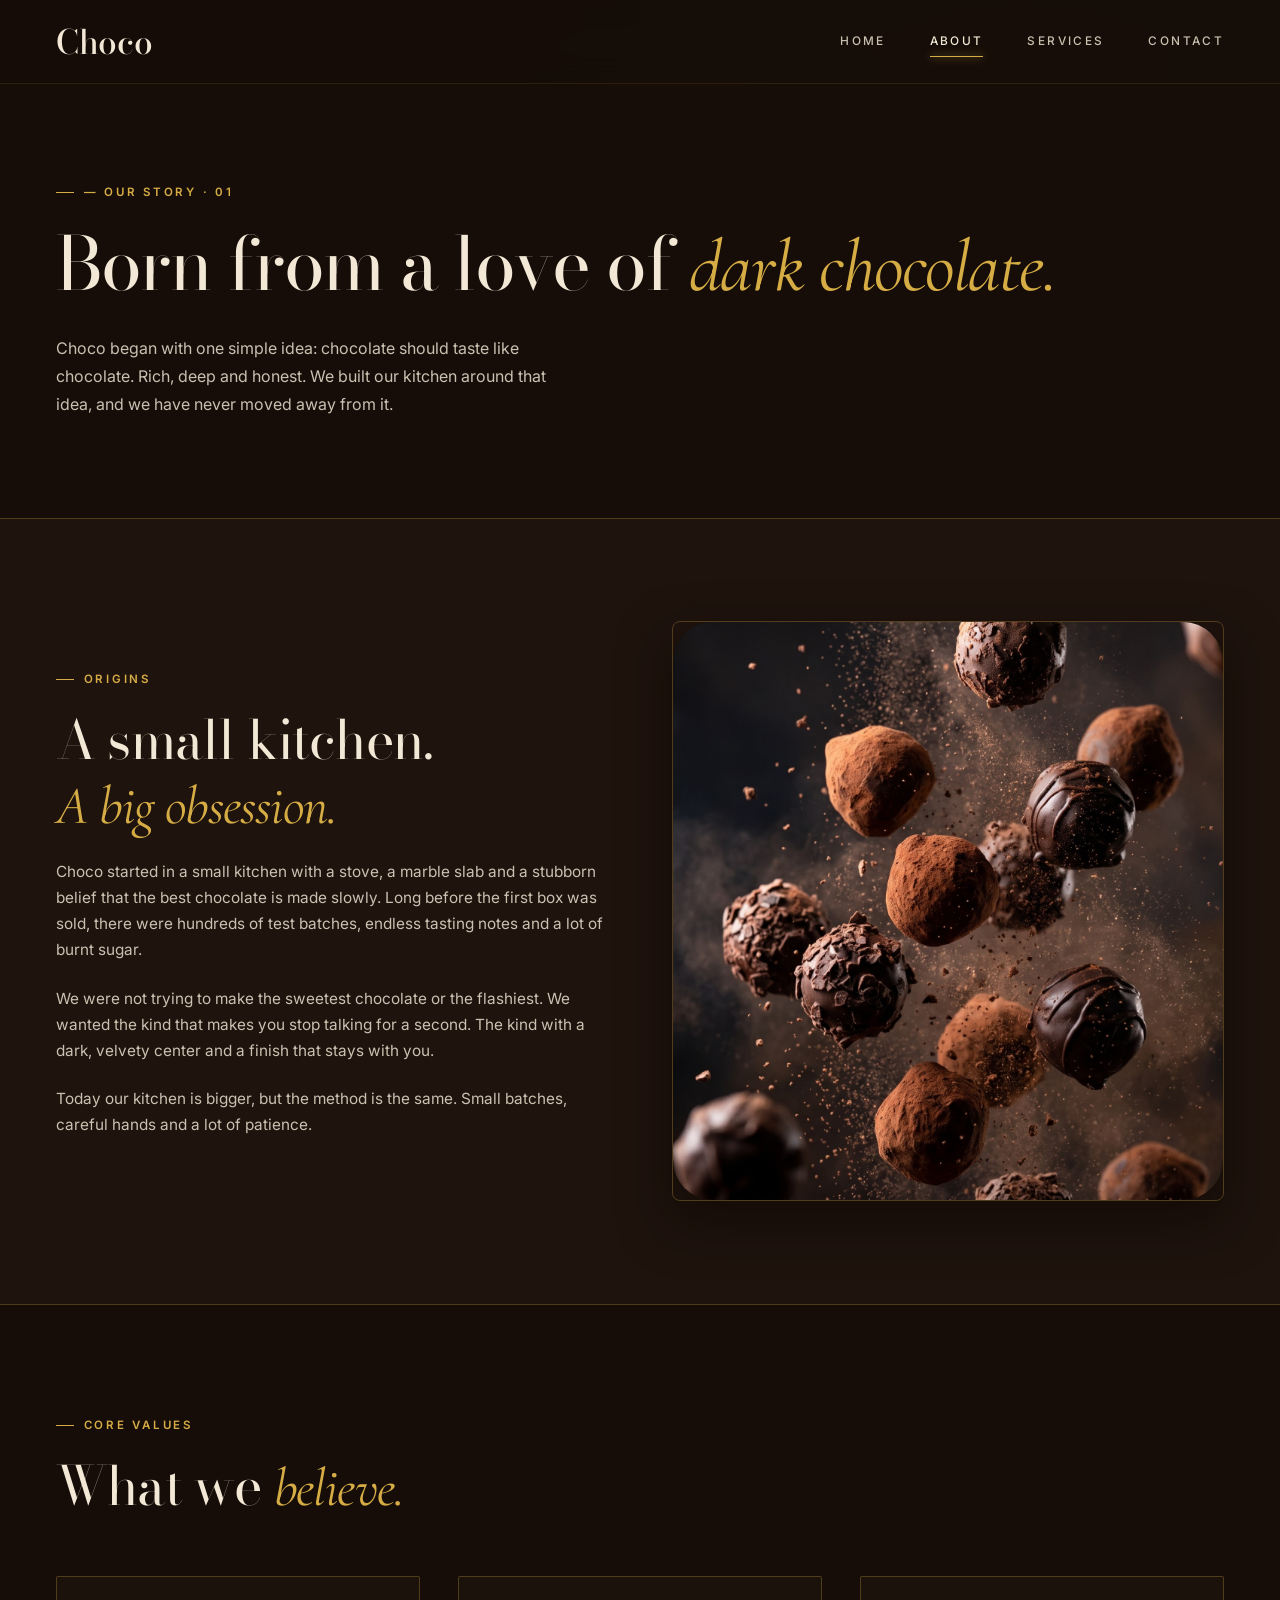
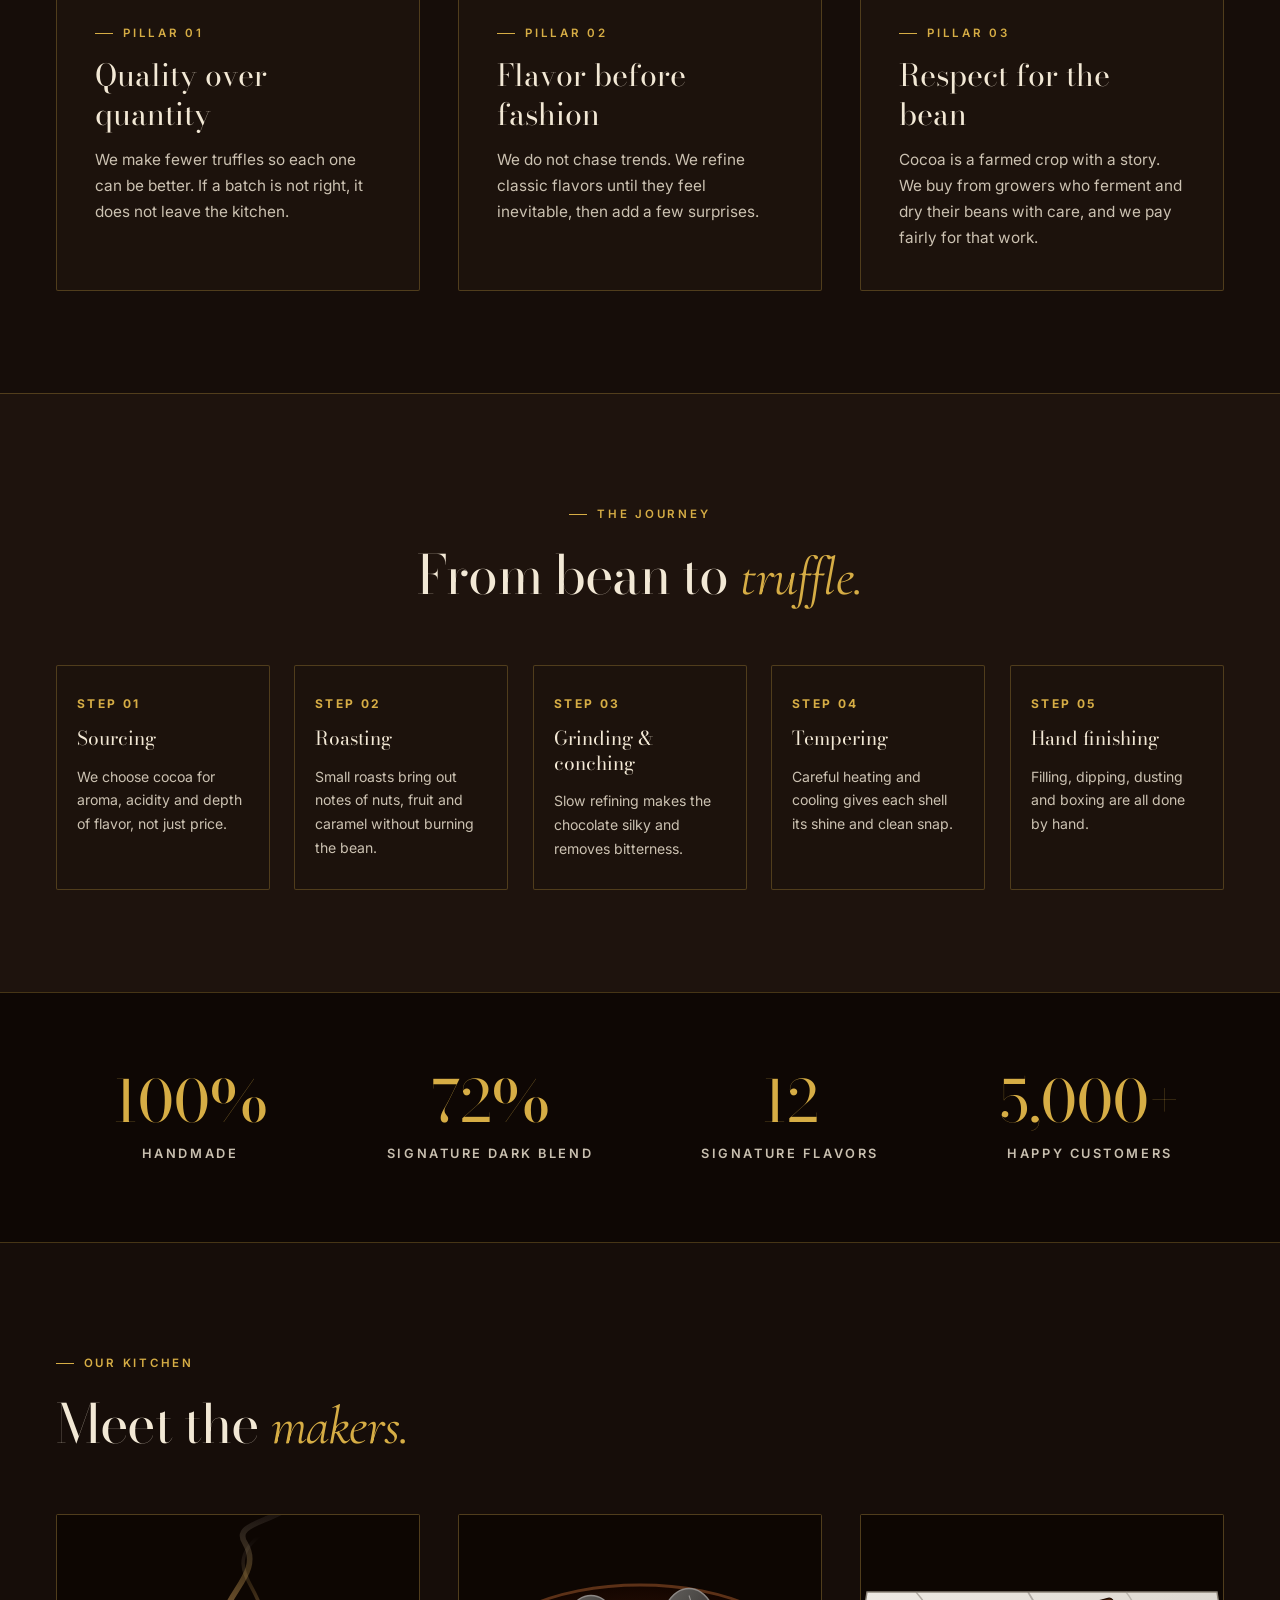
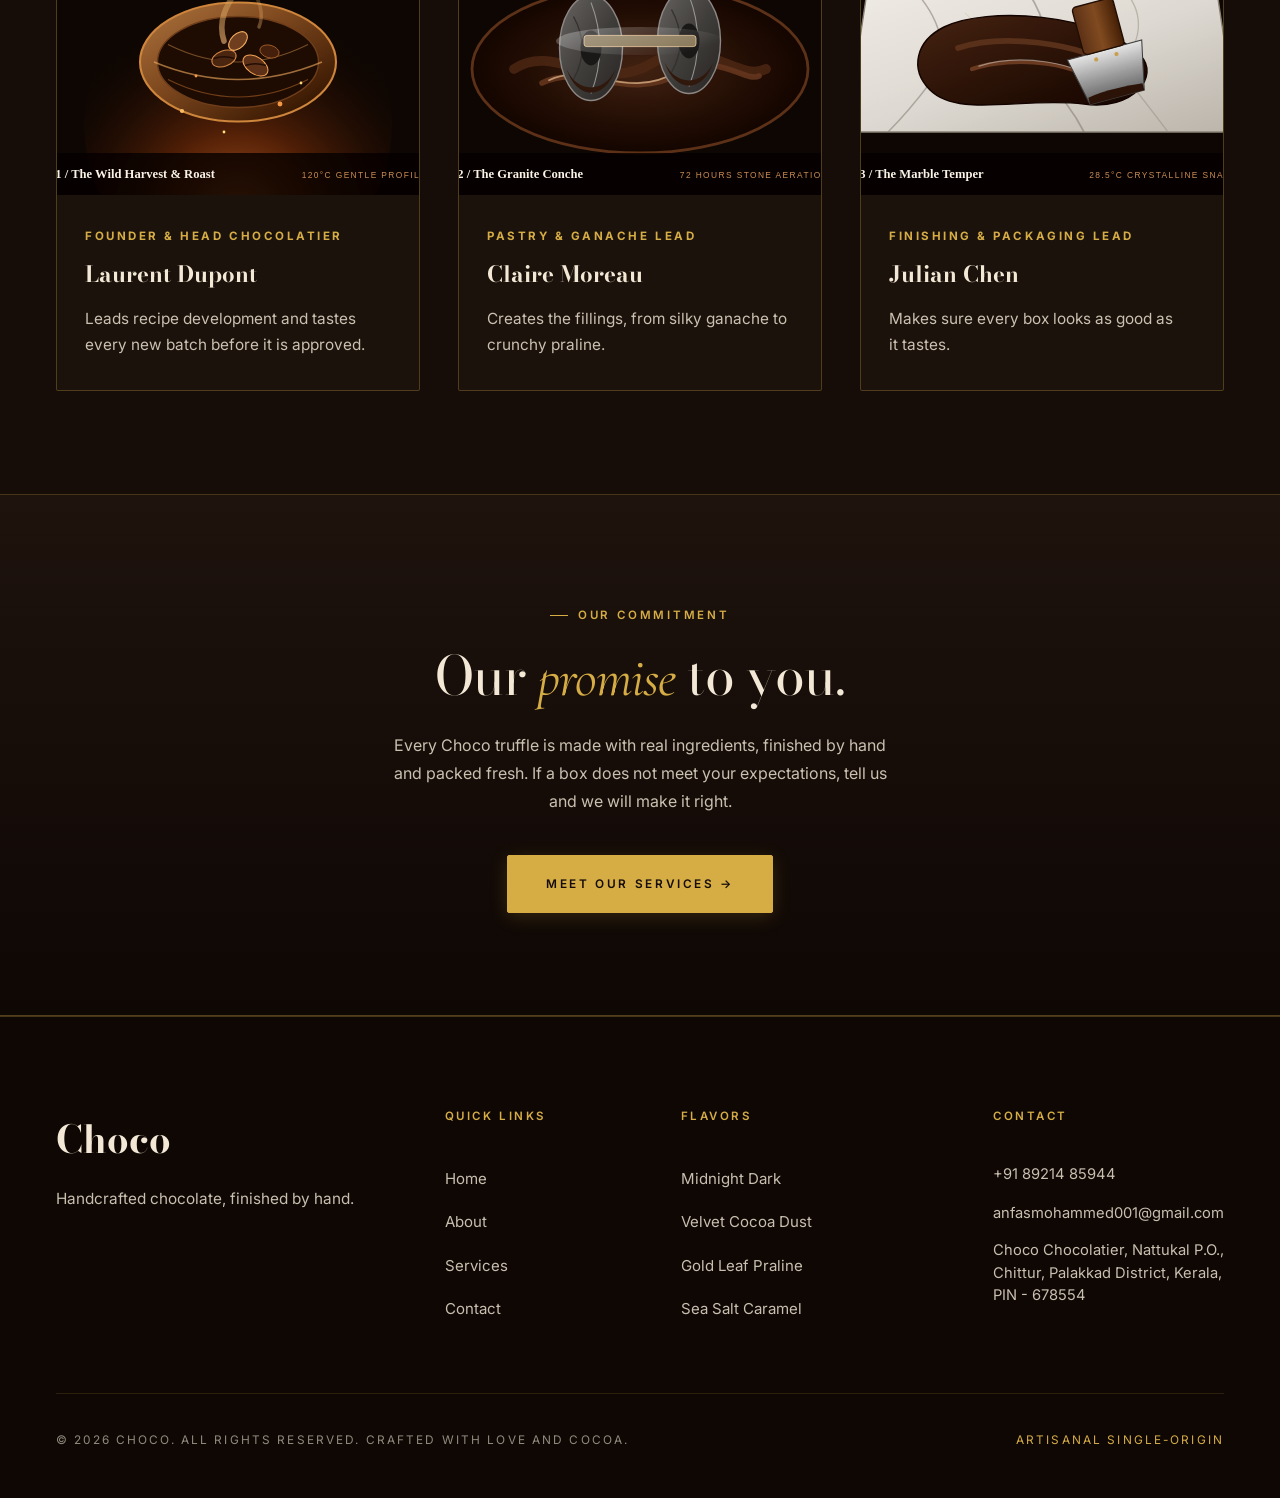
==== commit 6c99ab63: "feat: update currency to INR (₹) and integrate real contact info, WhatsApp, and Google Maps location" ====
--- a/about.html
+++ b/about.html
@@ -369,10 +369,9 @@
         <!-- Column 4: Contact -->
         <div class="footer-contact-col">
           <span class="footer-nav-title">Contact</span>
-          <!-- Contact placeholders -->
-          <a href="tel:+18002462678" class="footer-contact-link">+1 (800) 246-2678</a>
-          <a href="mailto:hello@choco-artisanal.com" class="footer-contact-link">hello@choco-artisanal.com</a>
-          <p class="footer-contact-item">Choco Chocolatier, 42 Avenue Montaigne, Paris, France</p>
+          <a href="tel:+918921485944" class="footer-contact-link">+91 89214 85944</a>
+          <a href="mailto:anfasmohammed001@gmail.com" class="footer-contact-link">anfasmohammed001@gmail.com</a>
+          <p class="footer-contact-item">Choco Chocolatier, Nattukal P.O., Chittur, Palakkad District, Kerala, PIN - 678554</p>
         </div>
 
       </div>
--- a/css/style.css
+++ b/css/style.css
@@ -1839,6 +1839,16 @@
   font-size: 2.2rem;
   color: var(--color-gold);
   margin: 1.25rem 0 0.5rem;
+  display: flex;
+  align-items: baseline;
+}
+
+.currency-symbol {
+  font-family: 'Inter', -apple-system, BlinkMacSystemFont, 'Segoe UI', Roboto, sans-serif;
+  font-weight: 500;
+  font-size: 1.75rem;
+  margin-right: 3px;
+  color: var(--color-gold);
 }
 
 .package-specs {
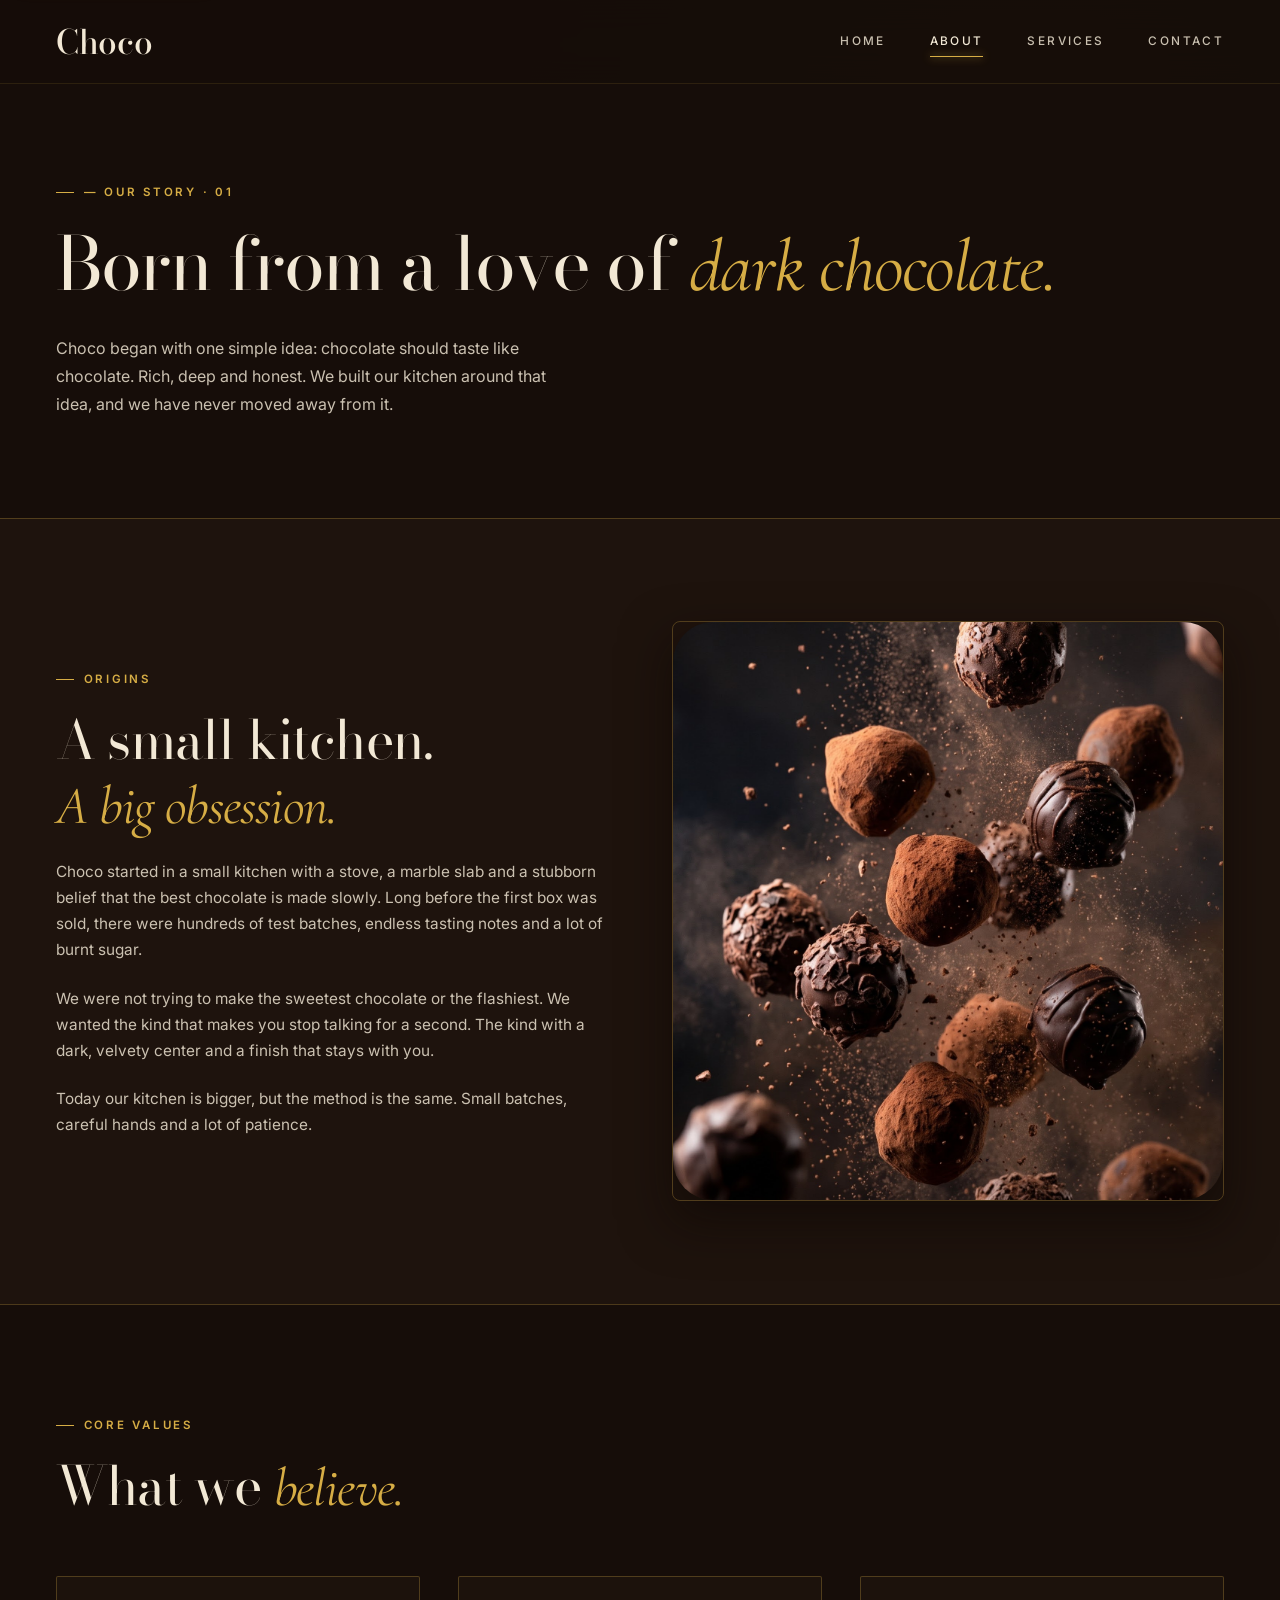
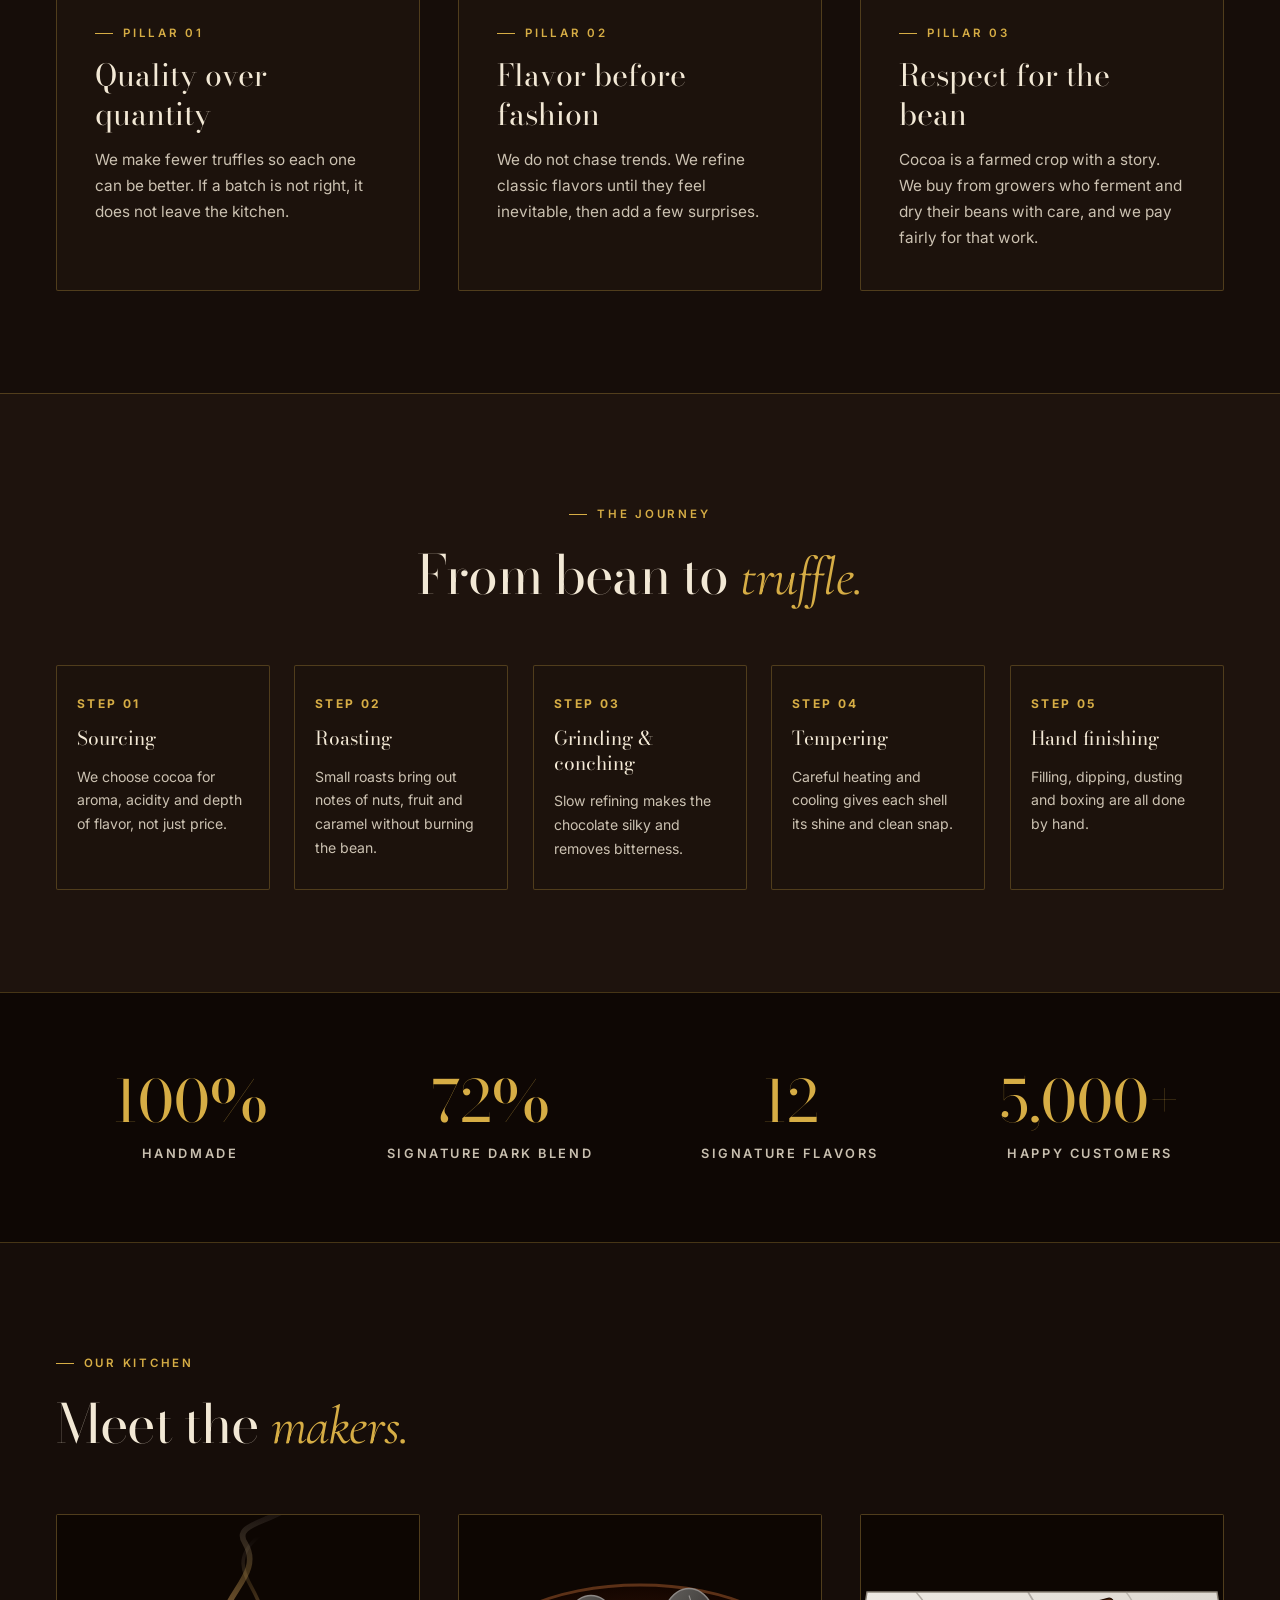
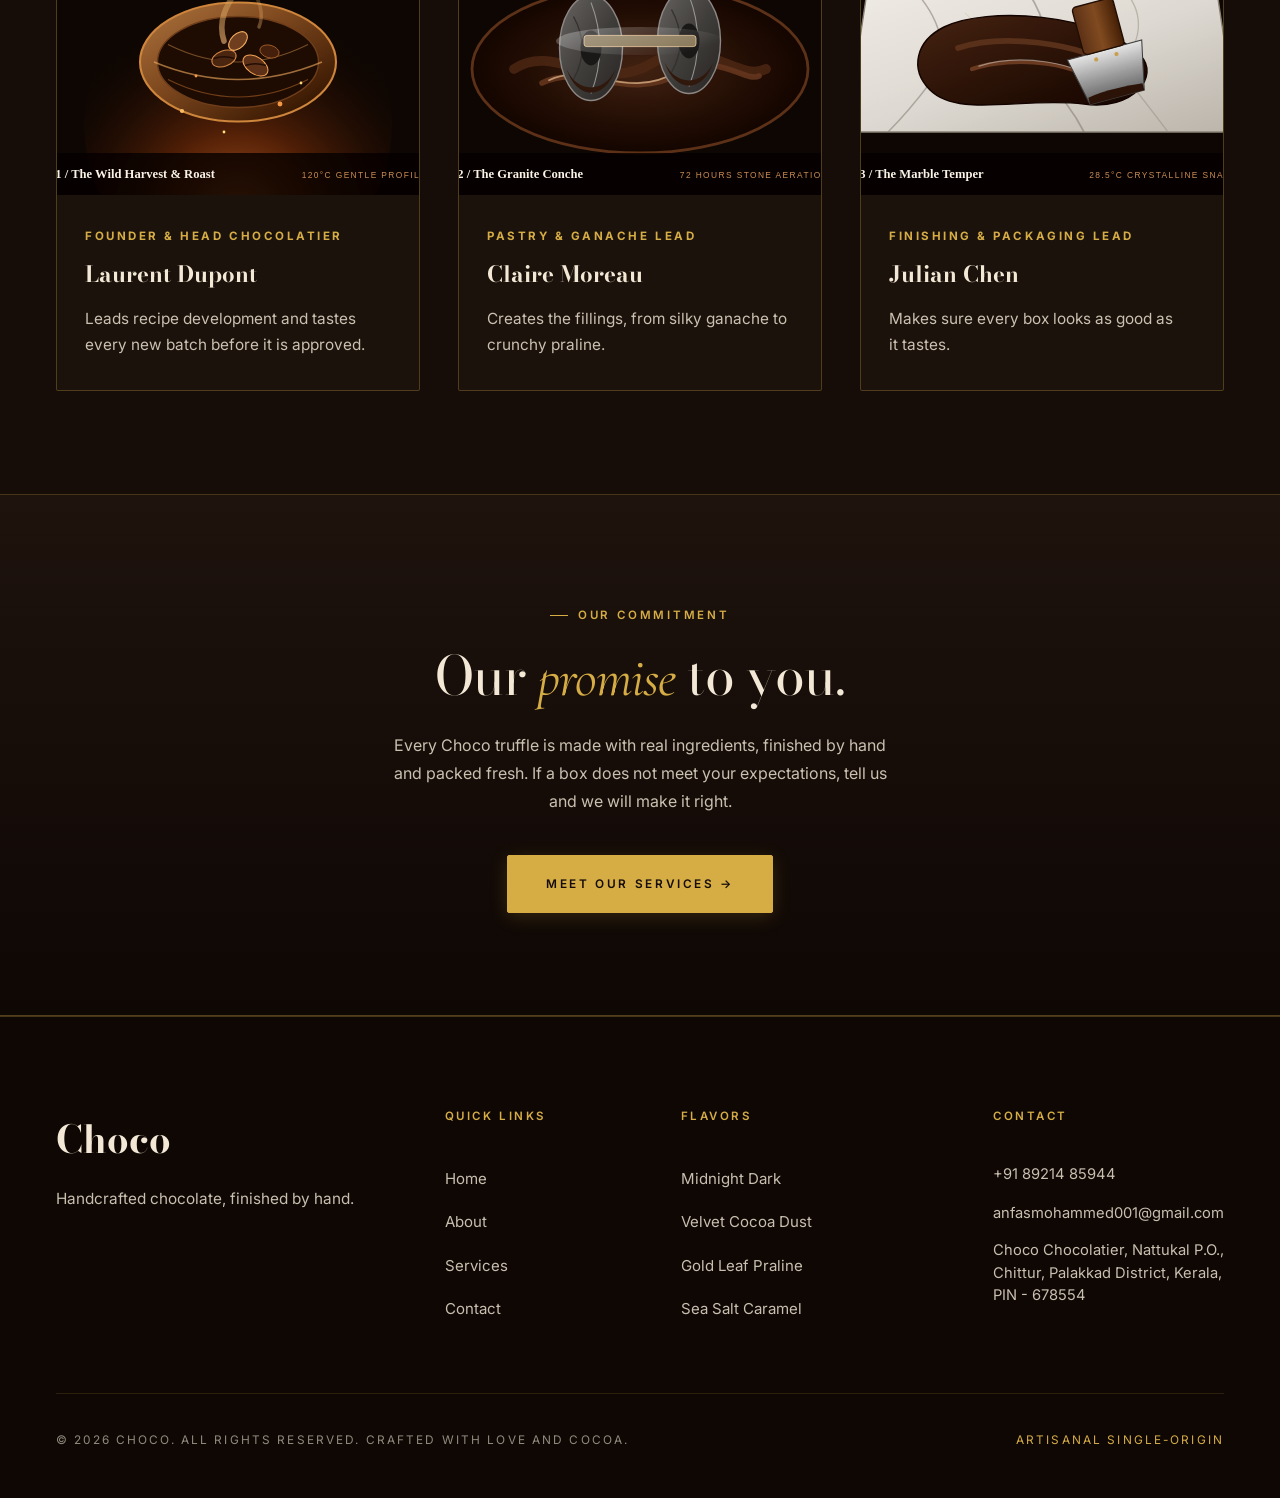
==== commit 382d1ce6: "fix(nav): resolve mobile and tablet menu overlapping with solid full-screen overlay and breakout fro" ====
--- a/about.html
+++ b/about.html
@@ -21,7 +21,7 @@
   <link href="https://fonts.googleapis.com/css2?family=Bodoni+Moda:ital,opsz,wght@0,6..96,400..900;1,6..96,400..900&family=Cormorant+Garamond:ital,wght@0,300..700;1,300..700&family=Inter:wght@300;400;500;600;700&display=swap" rel="stylesheet">
 
   <!-- Stylesheets -->
-  <link rel="stylesheet" href="css/style.css">
+  <link rel="stylesheet" href="css/style.css?v=2.1">
   <link rel="stylesheet" href="css/animations.css">
 
   <link rel="icon" type="image/svg+xml" href="assets/icons/folder.svg">
@@ -50,41 +50,44 @@
         <span class="hamburger-line"></span>
       </button>
     </div>
-
-    <!-- Mobile Navigation Drawer -->
-    <div id="mobile-nav" class="mobile-nav-drawer" role="dialog" aria-modal="true" aria-label="Mobile Navigation">
-      <nav class="mobile-nav-list">
-        <a href="index.html" class="mobile-nav-link">Home</a>
-        <a href="about.html" class="mobile-nav-link active" aria-current="page">About</a>
-        <a href="services.html" class="mobile-nav-link">Services</a>
-        <a href="contact.html" class="mobile-nav-link">Contact</a>
-      </nav>
-
-      <div class="mobile-nav-footer">
-        <div class="social-links">
-          <a href="https://instagram.com" target="_blank" rel="noopener noreferrer" class="social-link-icon" aria-label="Instagram">
-            <svg width="22" height="22" viewBox="0 0 24 24" fill="none" stroke="currentColor" stroke-width="1.8" stroke-linecap="round" stroke-linejoin="round">
-              <rect x="2" y="2" width="20" height="20" rx="5" ry="5"></rect>
-              <path d="M16 11.37A4 4 0 1 1 12.63 8 4 4 0 0 1 16 11.37z"></path>
-              <line x1="17.5" y1="6.5" x2="17.51" y2="6.5"></line>
-            </svg>
-          </a>
-          <a href="https://facebook.com" target="_blank" rel="noopener noreferrer" class="social-link-icon" aria-label="Facebook">
-            <svg width="22" height="22" viewBox="0 0 24 24" fill="currentColor">
-              <path d="M18 2h-3a5 5 0 0 0-5 5v3H7v4h3v8h4v-8h3l1-4h-4V7a1 1 0 0 1 1-1h3z"></path>
-            </svg>
-          </a>
-          <a href="https://linkedin.com" target="_blank" rel="noopener noreferrer" class="social-link-icon" aria-label="LinkedIn">
-            <svg width="22" height="22" viewBox="0 0 24 24" fill="currentColor">
-              <path d="M16 8a6 6 0 0 1 6 6v7h-4v-7a2 2 0 0 0-2-2 2 2 0 0 0-2 2v7h-4v-7a6 6 0 0 1 6-6z"></path>
-              <rect x="2" y="9" width="4" height="12"></rect>
-              <circle cx="4" cy="4" r="2"></circle>
-            </svg>
-          </a>
-        </div>
+  </header>
+
+  <!-- Mobile Navigation Drawer (Full-Screen Solid Luxury Overlay) -->
+  <div id="mobile-nav" class="mobile-nav-drawer" role="dialog" aria-modal="true" aria-label="Mobile Navigation">
+    <nav class="mobile-nav-list" aria-label="Mobile Navigation Links">
+      <a href="index.html" class="mobile-nav-link">Home</a>
+      <a href="about.html" class="mobile-nav-link active" aria-current="page">About</a>
+      <a href="services.html" class="mobile-nav-link">Services</a>
+      <a href="contact.html" class="mobile-nav-link">Contact</a>
+    </nav>
+
+    <div class="mobile-nav-footer">
+      <div class="mobile-nav-contact">
+        <span class="eyebrow" style="margin-bottom: 0.35rem; font-size: 0.72rem;">Atelier Concierge</span>
+        <a href="tel:+918921485944" style="color: var(--color-gold); font-size: 0.95rem; text-decoration: none; display: block; margin-bottom: 0.2rem;">+91 89214 85944</a>
+        <a href="mailto:anfasmohammed001@gmail.com" style="color: var(--color-ivory-secondary); font-size: 0.88rem; text-decoration: none; word-break: break-all;">anfasmohammed001@gmail.com</a>
+      </div>
+      <div class="social-links">
+        <a href="https://instagram.com" target="_blank" rel="noopener noreferrer" class="social-link-icon" aria-label="Instagram">
+          <svg width="22" height="22" viewBox="0 0 24 24" fill="none" stroke="currentColor" stroke-width="1.8" stroke-linecap="round" stroke-linejoin="round">
+            <rect x="2" y="2" width="20" height="20" rx="5" ry="5"></rect>
+            <path d="M16 11.37A4 4 0 1 1 12.63 8 4 4 0 0 1 16 11.37z"></path>
+            <line x1="17.5" y1="6.5" x2="17.51" y2="6.5"></line>
+          </svg>
+        </a>
+        <a href="https://facebook.com" target="_blank" rel="noopener noreferrer" class="social-link-icon" aria-label="Facebook">
+          <svg width="22" height="22" viewBox="0 0 24 24" fill="currentColor">
+            <path d="M18 2h-3a5 5 0 0 0-5 5v3H7v4h3v8h4v-8h3l1-4h-4V7a1 1 0 0 1 1-1h3z"></path>
+          </svg>
+        </a>
+        <a href="https://wa.me/918921485944?text=Hello%20Choco" target="_blank" rel="noopener noreferrer" class="social-link-icon" aria-label="WhatsApp">
+          <svg width="22" height="22" viewBox="0 0 24 24" fill="none" stroke="currentColor" stroke-width="1.8" stroke-linecap="round" stroke-linejoin="round">
+            <path d="M21 11.5a8.38 8.38 0 0 1-.9 3.8 8.5 8.5 0 0 1-7.6 4.7 8.38 8.38 0 0 1-3.8-.9L3 21l1.9-5.7a8.38 8.38 0 0 1-.9-3.8 8.5 8.5 0 0 1 4.7-7.6 8.38 8.38 0 0 1 3.8-.9h.5a8.48 8.48 0 0 1 8 8v.5z"></path>
+          </svg>
+        </a>
       </div>
     </div>
-  </header>
+  </div>
 
   <main id="main-content">
 
--- a/css/style.css
+++ b/css/style.css
@@ -310,7 +310,7 @@
   top: 0;
   left: 0;
   right: 0;
-  z-index: 100;
+  z-index: 1000; /* Stays above full-screen drawer (z-index 999) */
   height: var(--header-height);
   display: flex;
   align-items: center;
@@ -325,6 +325,13 @@
   background-color: rgba(22, 13, 9, 0.96);
   border-bottom-color: var(--color-gold-border);
   box-shadow: 0 10px 30px rgba(14, 7, 4, 0.7);
+}
+
+.site-header.nav-open {
+  background-color: var(--color-espresso);
+  backdrop-filter: none;
+  -webkit-backdrop-filter: none;
+  border-bottom-color: var(--color-gold-border);
 }
 
 .nav-container {
@@ -393,6 +400,7 @@
   display: none;
   flex-direction: column;
   justify-content: center;
+  align-items: center;
   gap: 6px;
   width: 44px;
   height: 44px;
@@ -401,9 +409,9 @@
   border: 1px solid var(--color-gold-border);
   border-radius: var(--radius-sm);
   cursor: pointer;
-  z-index: 110;
+  z-index: 1001; /* Above header and drawer */
   touch-action: manipulation;
-  transition: border-color var(--trans-fast);
+  transition: border-color var(--trans-fast), background-color var(--trans-fast);
 }
 
 .hamburger-toggle:hover {
@@ -431,27 +439,36 @@
   transform: translateY(-8px) rotate(-45deg);
 }
 
-/* Mobile Nav Drawer */
+/* Mobile & Tablet Nav Drawer (Full-Screen Solid Luxury Overlay) */
 .mobile-nav-drawer {
   position: fixed;
-  inset: 0;
-  top: var(--header-height);
-  background-color: rgba(22, 13, 9, 0.98);
-  backdrop-filter: blur(24px);
-  -webkit-backdrop-filter: blur(24px);
-  z-index: 99;
+  top: 0;
+  left: 0;
+  right: 0;
+  bottom: 0;
+  width: 100%;
+  height: 100vh;
+  height: 100dvh;
+  background-color: var(--color-espresso); /* 100% Solid Deep Espresso, no opacity bleed-through */
+  z-index: 999;
   display: flex;
   flex-direction: column;
   justify-content: space-between;
-  padding: 3rem var(--container-pad-x);
+  padding: calc(var(--header-height) + 1.5rem) var(--container-pad-x) 2.5rem;
+  overflow-y: auto;
+  -webkit-overflow-scrolling: touch;
   opacity: 0;
+  visibility: hidden;
   pointer-events: none;
-  transform: translateY(-10px);
-  transition: opacity 0.35s ease, transform 0.35s ease;
+  transform: translateY(-16px);
+  transition: opacity 0.35s var(--ease-luxury),
+              transform 0.35s var(--ease-luxury),
+              visibility 0.35s var(--ease-luxury);
 }
 
 .mobile-nav-drawer.is-open {
   opacity: 1;
+  visibility: visible;
   pointer-events: auto;
   transform: translateY(0);
 }
@@ -459,27 +476,41 @@
 .mobile-nav-list {
   display: flex;
   flex-direction: column;
-  gap: 2rem;
+  gap: 1.6rem;
+  margin-top: 0.5rem;
 }
 
 .mobile-nav-link {
   font-family: var(--font-serif);
-  font-size: 2.2rem;
+  font-size: clamp(2.1rem, 5.5vw, 2.9rem);
   color: var(--color-ivory-secondary);
-  transition: color var(--trans-fast);
+  text-decoration: none;
+  display: inline-block;
+  line-height: 1.25;
+  transition: color var(--trans-fast), transform var(--trans-fast);
 }
 
 .mobile-nav-link:hover,
 .mobile-nav-link.active {
   color: var(--color-gold);
+  font-style: italic;
+  transform: translateX(8px);
 }
 
 .mobile-nav-footer {
   border-top: 1px solid var(--color-gold-border);
   padding-top: 2rem;
+  margin-top: 2rem;
   display: flex;
   justify-content: space-between;
-  align-items: center;
+  align-items: flex-end;
+  flex-wrap: wrap;
+  gap: 1.5rem;
+}
+
+.mobile-nav-contact {
+  display: flex;
+  flex-direction: column;
 }
 
 .social-links {
@@ -1286,8 +1317,8 @@
   }
 }
 
-/* Mobile (809px and below) */
-@media (max-width: 809.98px) {
+/* Tablet & Mobile Navigation (1024px and below) */
+@media (max-width: 1024px) {
   :root {
     --header-height: 72px;
   }
@@ -1299,6 +1330,10 @@
   .hamburger-toggle {
     display: flex;
   }
+}
+
+/* Mobile & Compact Tablet Layout (809px and below) */
+@media (max-width: 809.98px) {
 
   .hero-grid,
   .experience-grid-reverse,
